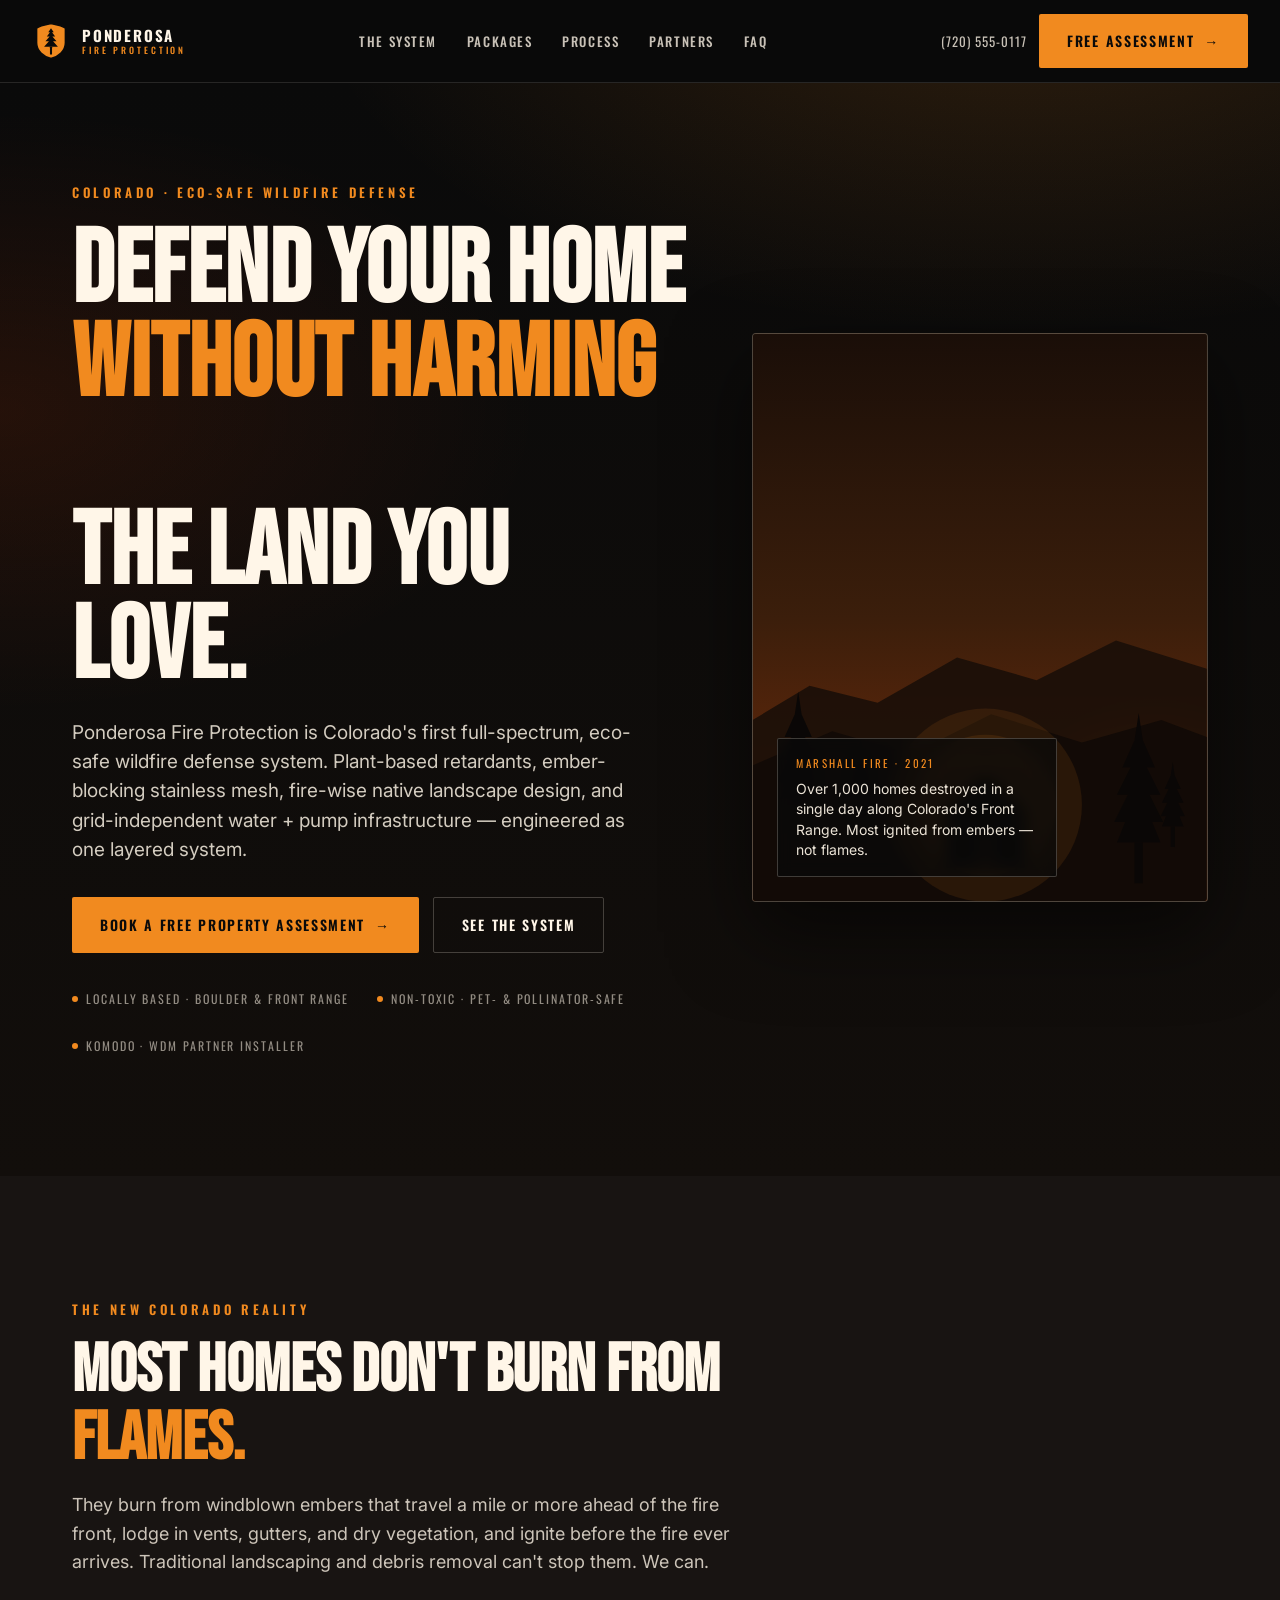
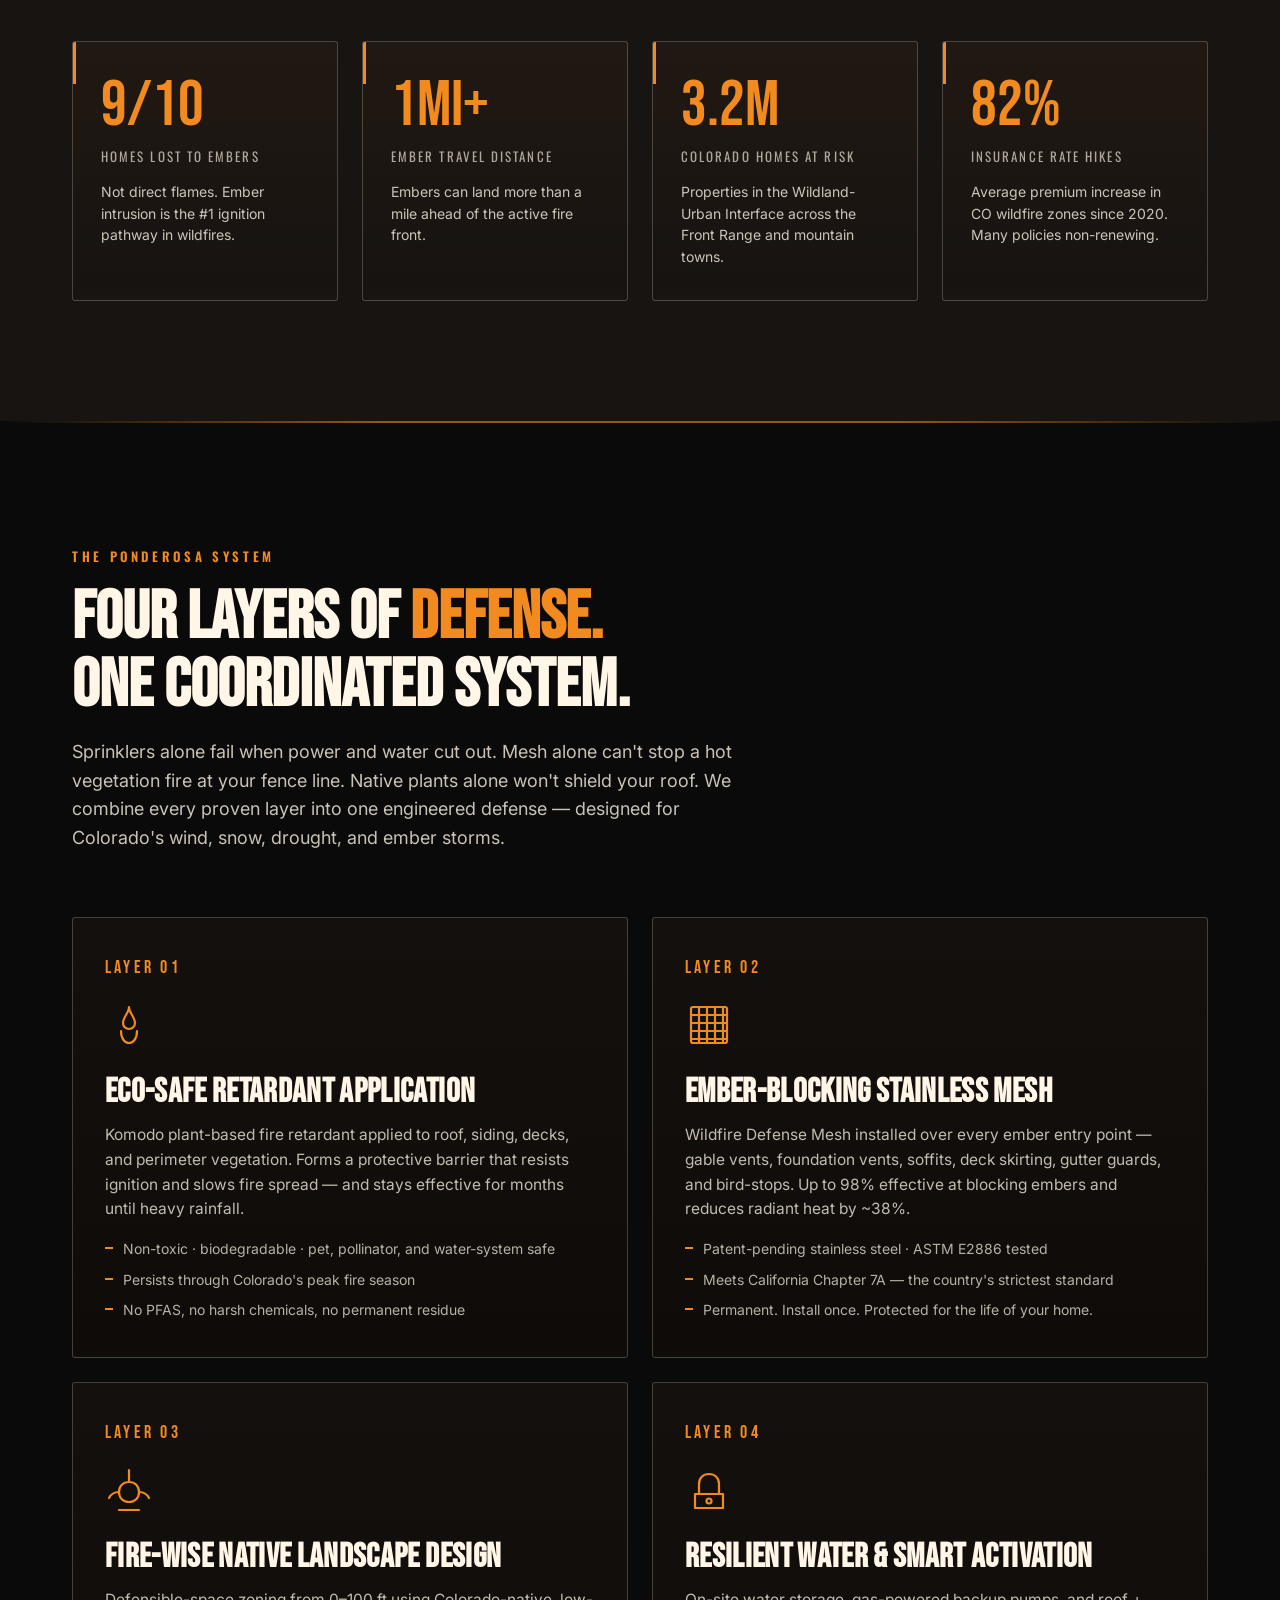
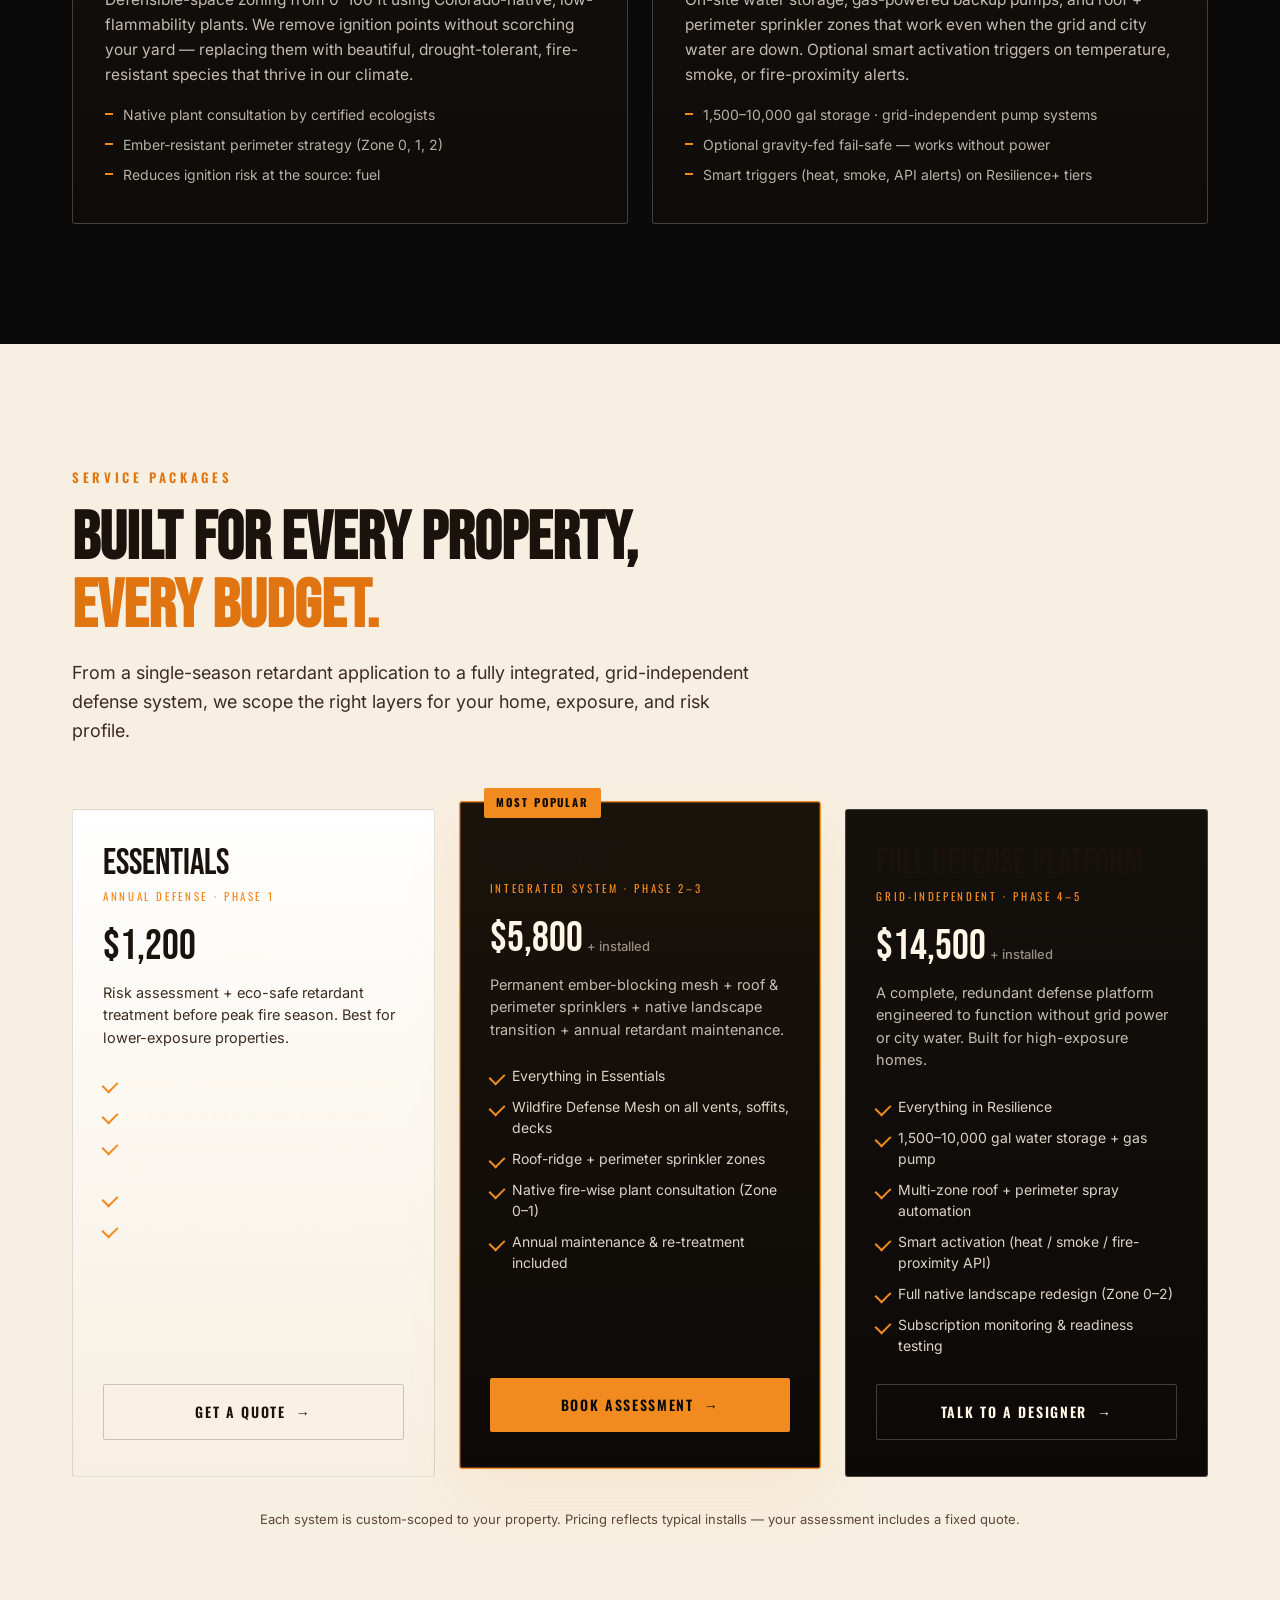
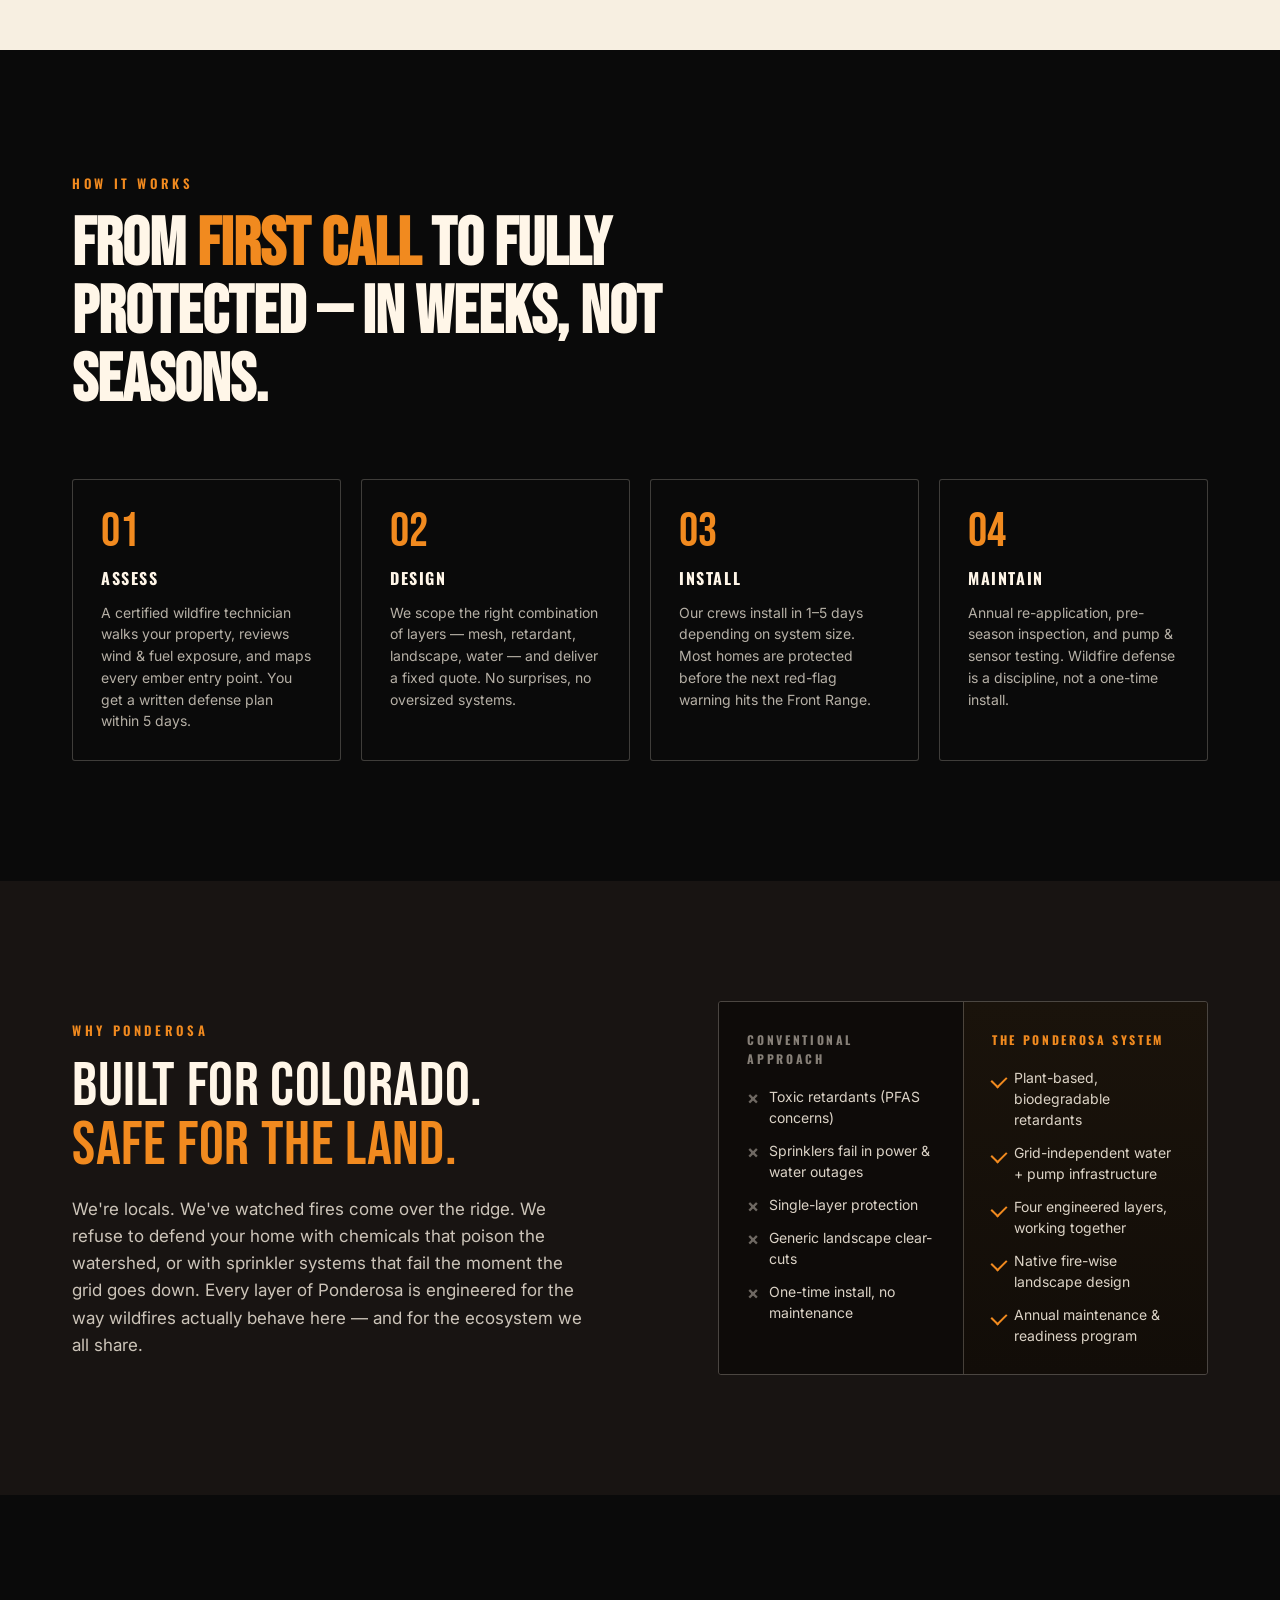
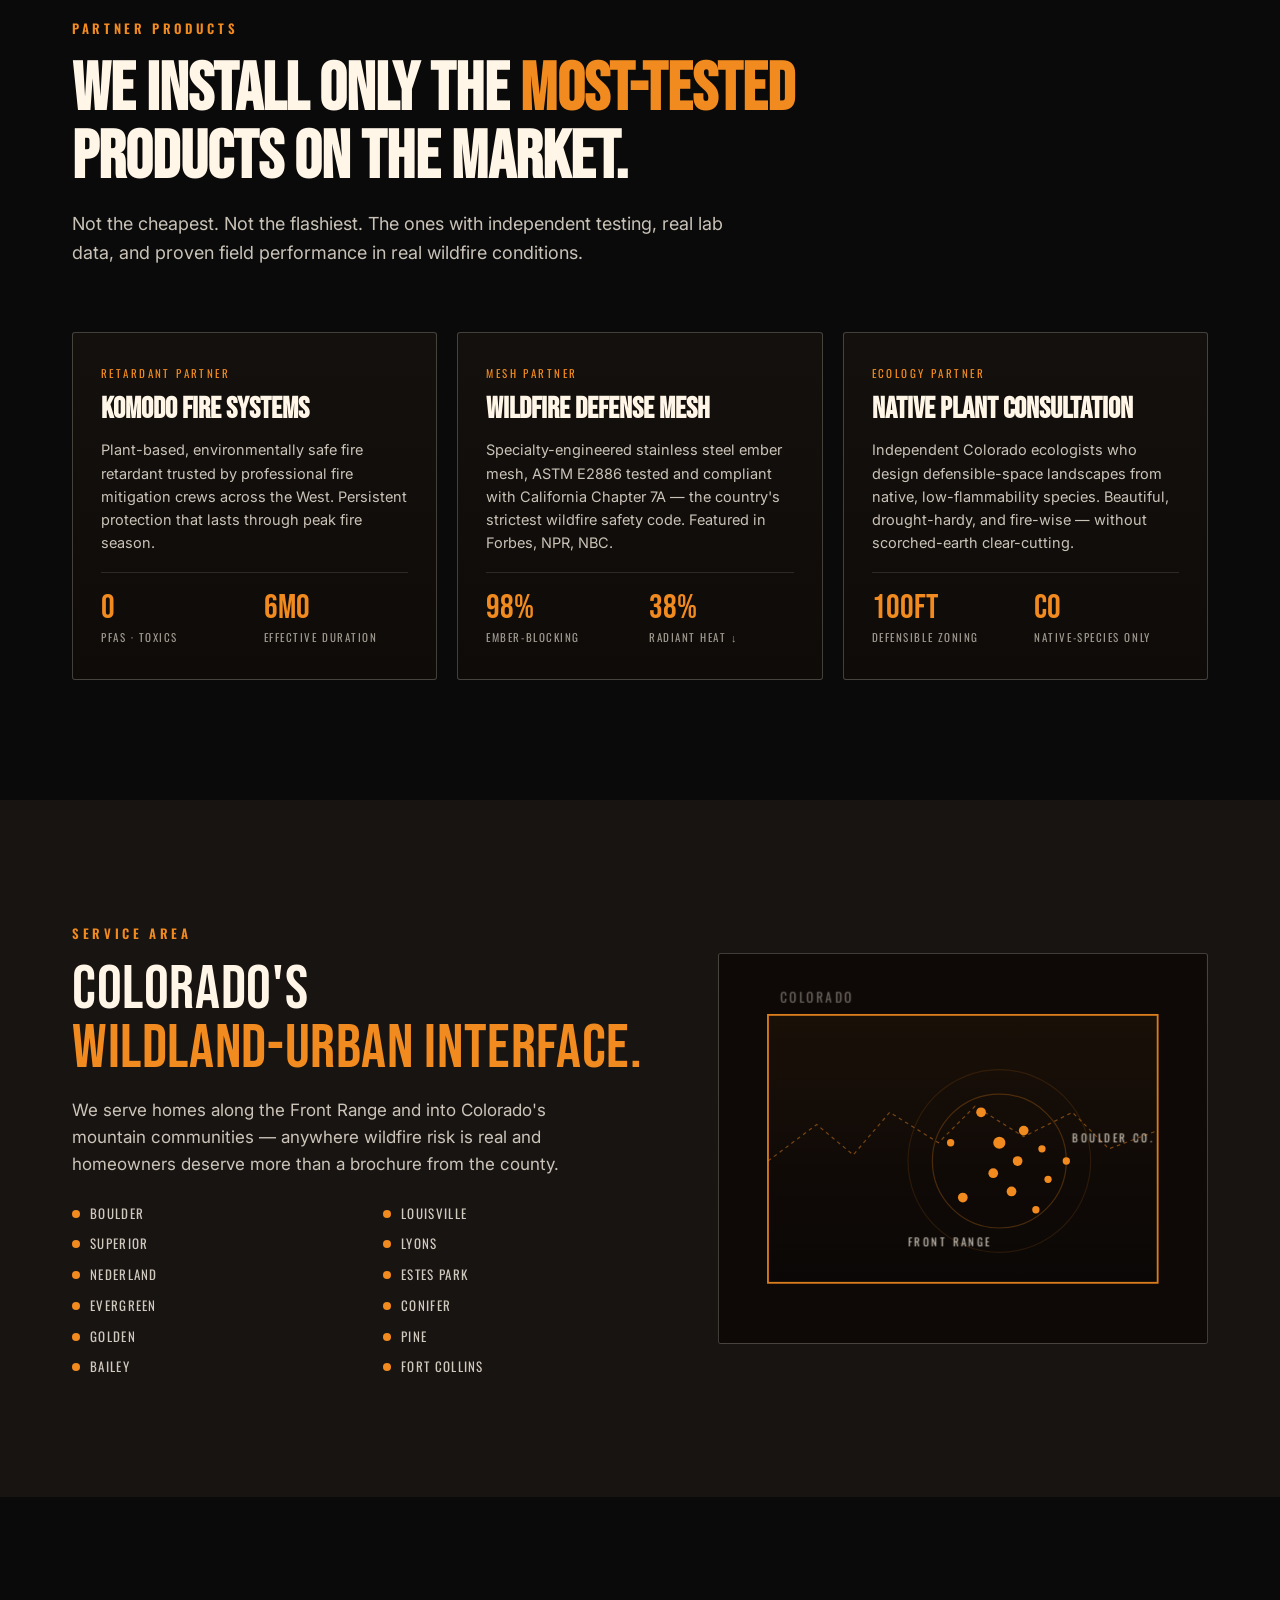
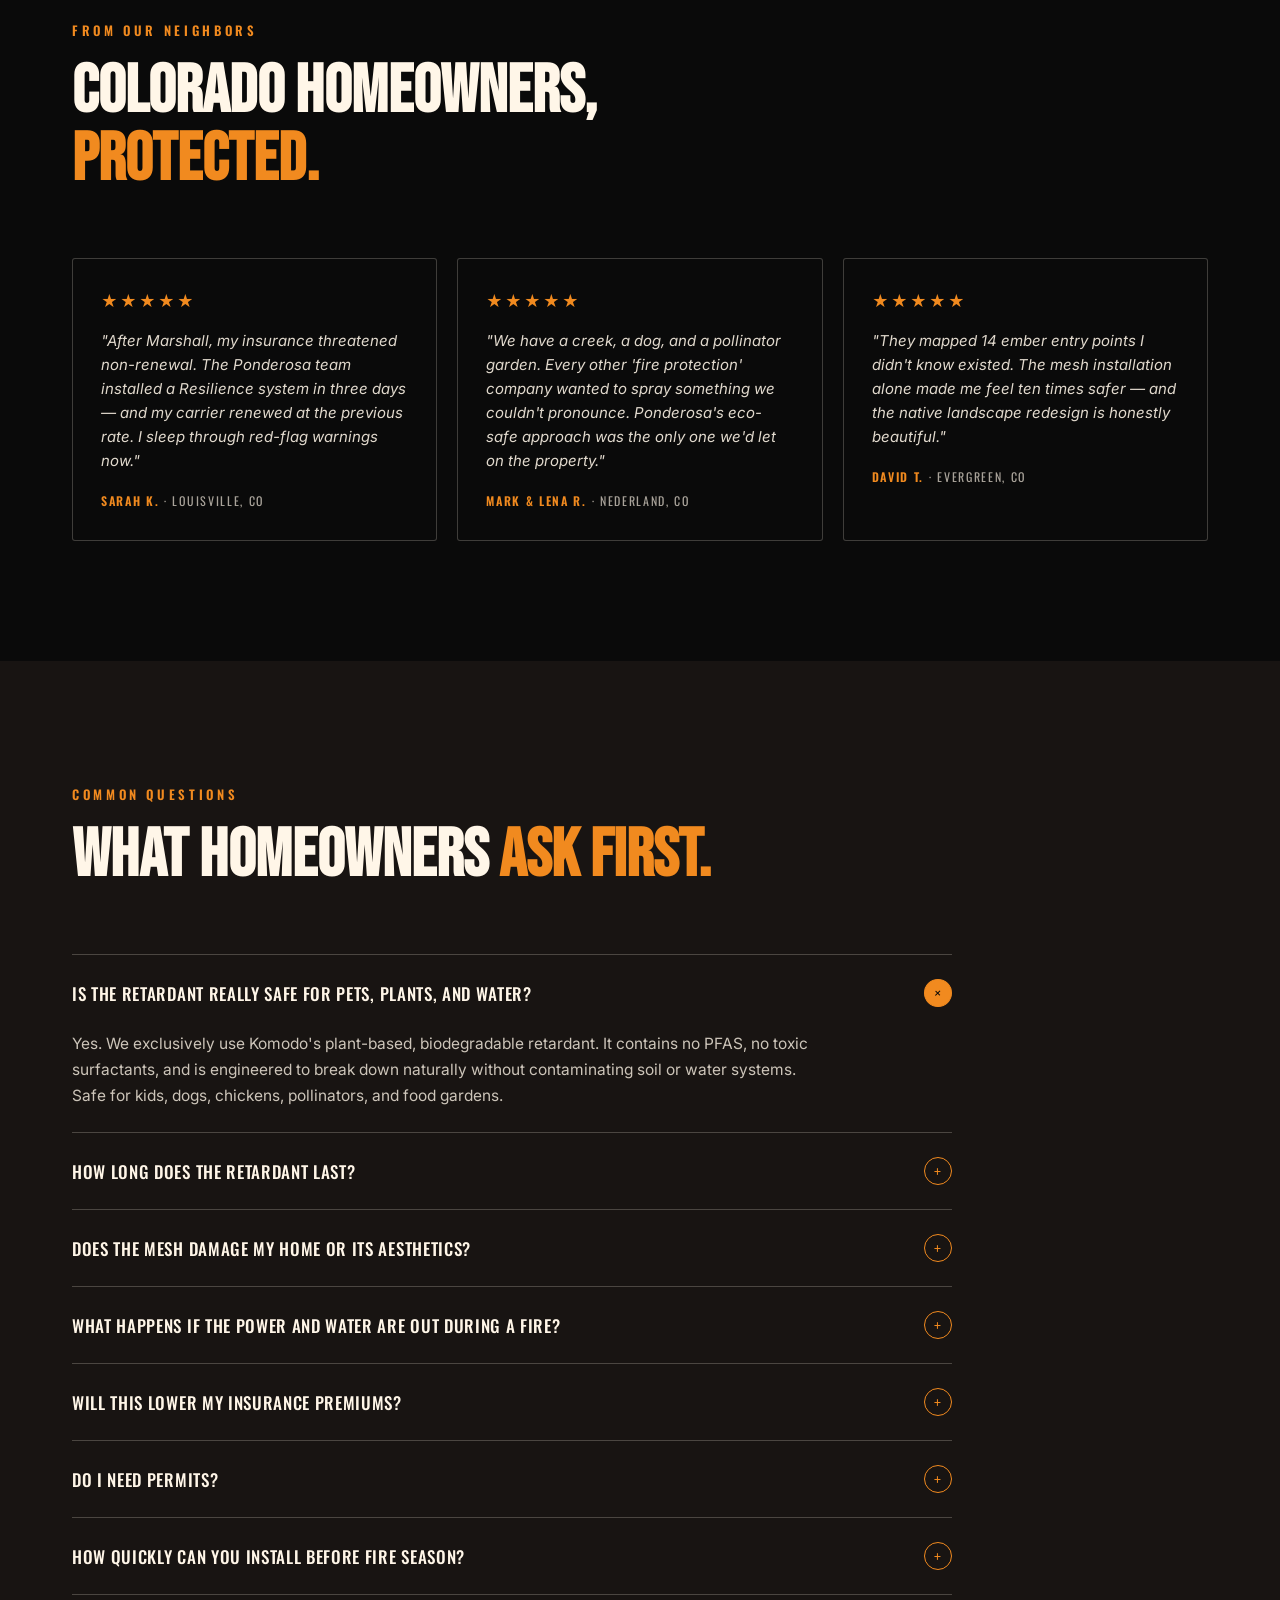
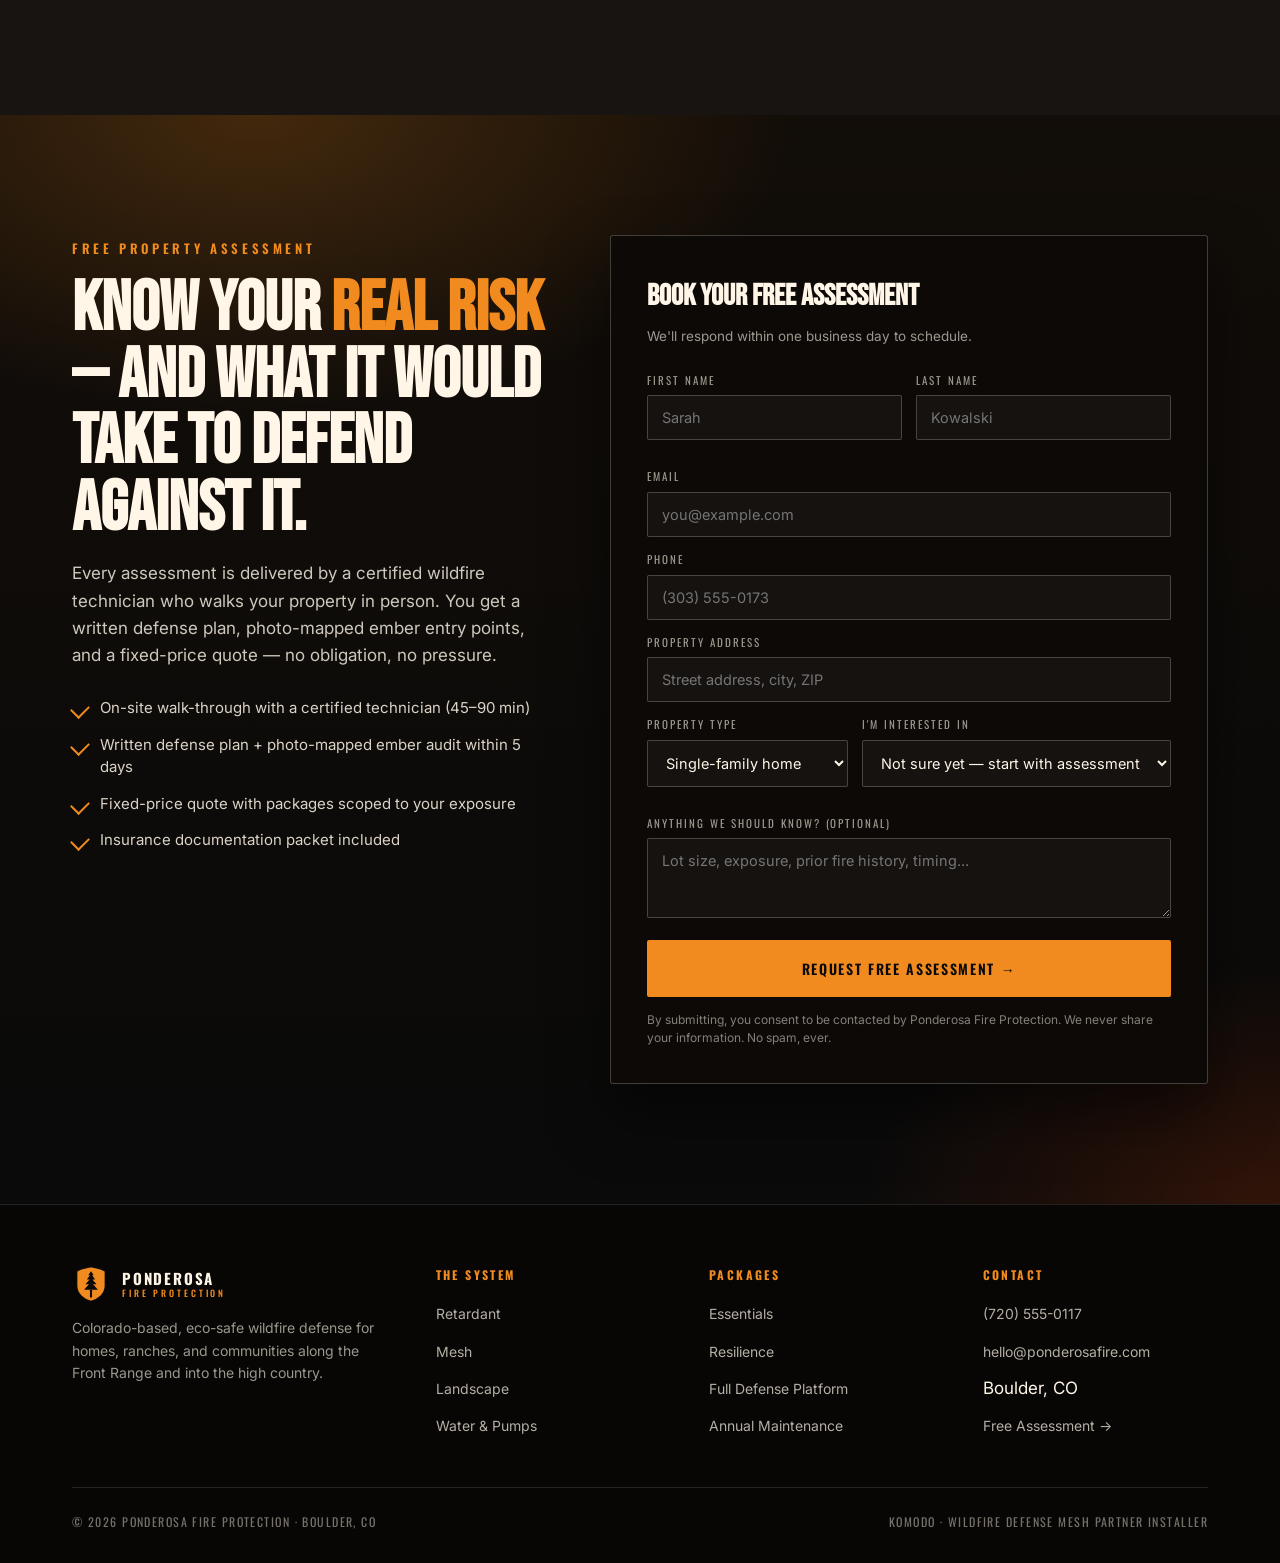
==== site/root/var/www/ponderosafireprotection.com/html/index.html @ bfe41f9c "Fix nginx Permission denied by copying files on install instead of symlinking Symlinking the web roo" ====
<!doctype html>
<html lang="en">
<head>
<meta charset="utf-8" />
<meta name="viewport" content="width=device-width,initial-scale=1" />
<title>Ponderosa Fire Protection — Eco-Safe Wildfire Defense for Colorado Homes</title>
<meta name="description" content="Colorado's eco-safe wildfire defense system. Plant-based retardants, ember-blocking mesh, native fire-wise landscape design, and grid-independent water + pump infrastructure. Free property assessment." />
<link rel="preconnect" href="https://fonts.googleapis.com">
<link rel="preconnect" href="https://fonts.gstatic.com" crossorigin>
<link href="https://fonts.googleapis.com/css2?family=Bebas+Neue&family=Inter:wght@400;500;600;700;800&family=Oswald:wght@500;600;700&display=swap" rel="stylesheet">
<style>
:root{
  --orange:#F18A1F;
  --orange-deep:#E07410;
  --ember:#FF4500;
  --black:#0A0A0A;
  --char:#181412;
  --char-2:#221B17;
  --cream:#FFF6E8;
  --paper:#F7EFE1;
  --line:rgba(255,246,232,0.12);
  --line-strong:rgba(255,246,232,0.22);
}
*{box-sizing:border-box;margin:0;padding:0}
html{scroll-behavior:smooth}
body{
  background:var(--black);
  color:var(--cream);
  font-family:'Inter',system-ui,-apple-system,Segoe UI,Roboto,sans-serif;
  font-size:17px;
  line-height:1.6;
  -webkit-font-smoothing:antialiased;
  overflow-x:hidden;
}
img{max-width:100%;display:block}
a{color:inherit;text-decoration:none}
button{font-family:inherit;cursor:pointer;border:0;background:none;color:inherit}

/* ===== Typography ===== */
.display{font-family:'Bebas Neue',Impact,sans-serif;letter-spacing:.01em;line-height:.95;font-weight:400}
.oswald{font-family:'Oswald',sans-serif;letter-spacing:.02em;text-transform:uppercase;font-weight:600}
.eyebrow{
  font-family:'Oswald',sans-serif;
  font-size:13px;
  letter-spacing:.28em;
  text-transform:uppercase;
  color:var(--orange);
  font-weight:600;
}

/* ===== Layout ===== */
.wrap{max-width:1200px;margin:0 auto;padding:0 32px}
section{padding:120px 0;position:relative}
.divider-flame{
  height:2px;
  background:linear-gradient(90deg,transparent,var(--orange) 30%,var(--orange) 70%,transparent);
  opacity:.6;
}

/* ===== Buttons ===== */
.btn{
  display:inline-flex;align-items:center;gap:10px;
  font-family:'Oswald',sans-serif;
  text-transform:uppercase;
  letter-spacing:.12em;
  font-weight:600;
  font-size:14px;
  padding:16px 28px;
  border-radius:2px;
  transition:transform .15s ease, background .15s ease, color .15s ease;
  white-space:nowrap;
}
.btn-primary{background:var(--orange);color:#0A0A0A}
.btn-primary:hover{background:#FFA63D;transform:translateY(-1px)}
.btn-ghost{border:1px solid var(--line-strong);color:var(--cream)}
.btn-ghost:hover{border-color:var(--orange);color:var(--orange)}
.btn .arrow{transition:transform .15s ease}
.btn:hover .arrow{transform:translateX(3px)}

/* ===== Nav ===== */
.nav{
  position:sticky;top:0;z-index:50;
  background:rgba(10,10,10,.82);
  backdrop-filter:saturate(140%) blur(14px);
  -webkit-backdrop-filter:saturate(140%) blur(14px);
  border-bottom:1px solid var(--line);
}
.nav-inner{display:flex;align-items:center;justify-content:space-between;padding:14px 32px;max-width:1280px;margin:0 auto;gap:24px}
.brand{display:flex;align-items:center;gap:12px}
.brand-mark{width:38px;height:38px;flex:0 0 38px}
.brand-text{display:flex;flex-direction:column;line-height:1}
.brand-text .name{font-family:'Oswald',sans-serif;font-weight:700;letter-spacing:.12em;text-transform:uppercase;font-size:15px}
.brand-text .sub{font-family:'Oswald',sans-serif;font-weight:500;letter-spacing:.32em;text-transform:uppercase;font-size:9px;color:var(--orange);margin-top:3px}
.nav-links{display:flex;gap:30px;font-family:'Oswald',sans-serif;text-transform:uppercase;letter-spacing:.12em;font-size:13px;font-weight:500}
.nav-links a{opacity:.78;transition:opacity .15s ease, color .15s ease}
.nav-links a:hover{opacity:1;color:var(--orange)}
.nav-cta{display:flex;gap:12px;align-items:center}
.nav-phone{font-family:'Oswald',sans-serif;letter-spacing:.08em;font-size:13px;opacity:.78}
@media(max-width:900px){
  .nav-links{display:none}
  .nav-phone{display:none}
}

/* ===== Hero ===== */
.hero{
  padding:96px 0 120px;
  position:relative;
  overflow:hidden;
  background:
    radial-gradient(1200px 600px at 80% -10%, rgba(241,138,31,.16), transparent 60%),
    radial-gradient(900px 500px at 0% 30%, rgba(255,69,0,.10), transparent 60%),
    linear-gradient(180deg,#0A0A0A 0%, #120E0B 100%);
}
.hero-grid{display:grid;grid-template-columns:1.15fr .85fr;gap:64px;align-items:center}
@media(max-width:980px){.hero-grid{grid-template-columns:1fr;gap:48px}}
.hero h1{
  font-family:'Bebas Neue',Impact,sans-serif;
  font-size:clamp(54px, 8vw, 110px);
  line-height:.92;
  letter-spacing:.005em;
  margin:18px 0 22px;
}
.hero h1 .accent{color:var(--orange);display:block}
.hero p.lede{
  font-size:19px;
  line-height:1.55;
  max-width:560px;
  color:rgba(255,246,232,.82);
  margin-bottom:32px;
}
.hero-cta{display:flex;gap:14px;flex-wrap:wrap;margin-bottom:36px}
.hero-trust{display:flex;gap:28px;flex-wrap:wrap;font-family:'Oswald',sans-serif;font-size:12px;letter-spacing:.16em;text-transform:uppercase;color:rgba(255,246,232,.55)}
.hero-trust span{display:inline-flex;align-items:center;gap:8px}
.hero-trust .dot{width:6px;height:6px;border-radius:50%;background:var(--orange)}

/* Hero visual */
.hero-visual{
  position:relative;
  aspect-ratio: 4/5;
  border-radius:4px;
  overflow:hidden;
  background:linear-gradient(160deg,#1A120C 0%, #2A1A0E 100%);
  border:1px solid var(--line-strong);
  box-shadow:0 30px 80px rgba(0,0,0,.55), inset 0 0 0 1px rgba(241,138,31,.08);
}
.hero-visual::before{
  content:"";
  position:absolute;inset:0;
  background:
    radial-gradient(800px 400px at 70% 110%, rgba(255,69,0,.55), transparent 60%),
    radial-gradient(500px 300px at 30% 90%, rgba(241,138,31,.45), transparent 60%);
}
.hero-visual svg.scene{position:absolute;inset:0;width:100%;height:100%}
.hero-badge{
  position:absolute;left:24px;bottom:24px;
  background:rgba(10,10,10,.78);backdrop-filter:blur(8px);
  border:1px solid var(--line-strong);
  border-radius:2px;
  padding:16px 18px;
  max-width:280px;
}
.hero-badge .label{font-family:'Oswald',sans-serif;font-size:11px;letter-spacing:.22em;color:var(--orange);text-transform:uppercase;margin-bottom:6px}
.hero-badge .quote{font-size:14px;line-height:1.45;color:rgba(255,246,232,.92)}

/* ===== Logo (inline SVG component) ===== */
.logo-shield{display:block}

/* ===== Section: Problem / Stats ===== */
.section-dark{background:var(--black)}
.section-char{background:var(--char)}
.section-cream{background:var(--paper);color:#1A130D}
.section-cream .eyebrow{color:var(--orange-deep)}
.section-cream .display{color:#1A130D}

.section-head{max-width:780px;margin-bottom:64px}
.section-head h2{
  font-family:'Bebas Neue',Impact,sans-serif;
  font-size:clamp(40px,5.5vw,68px);
  line-height:1;
  margin-top:14px;
}
.section-head h2 .accent{color:var(--orange)}
.section-head p{
  margin-top:18px;
  font-size:18px;
  line-height:1.6;
  color:rgba(255,246,232,.78);
  max-width:680px;
}
.section-cream .section-head p{color:#3D2C20}

/* Stats */
.stats-grid{display:grid;grid-template-columns:repeat(4,1fr);gap:24px}
@media(max-width:900px){.stats-grid{grid-template-columns:repeat(2,1fr)}}
.stat{
  padding:32px 28px;
  border:1px solid var(--line-strong);
  border-radius:3px;
  background:linear-gradient(180deg,rgba(241,138,31,.04),transparent);
  position:relative;
  overflow:hidden;
}
.stat::after{
  content:"";position:absolute;left:0;top:0;width:3px;height:42px;background:var(--orange);
}
.stat .num{font-family:'Bebas Neue',Impact,sans-serif;font-size:64px;line-height:1;color:var(--orange)}
.stat .label{font-family:'Oswald',sans-serif;font-size:13px;text-transform:uppercase;letter-spacing:.16em;color:rgba(255,246,232,.65);margin-top:8px}
.stat .desc{margin-top:14px;font-size:14px;line-height:1.55;color:rgba(255,246,232,.78)}

/* ===== System: 4 layers ===== */
.layers{display:grid;grid-template-columns:repeat(2,1fr);gap:24px}
@media(max-width:880px){.layers{grid-template-columns:1fr}}
.layer{
  padding:36px 32px;
  border:1px solid var(--line-strong);
  background:linear-gradient(180deg,#13100D 0%, #0E0B09 100%);
  border-radius:3px;
  position:relative;
  transition:border-color .2s ease, transform .2s ease;
}
.layer:hover{border-color:var(--orange);transform:translateY(-2px)}
.layer .num{
  font-family:'Bebas Neue',Impact,sans-serif;
  font-size:18px;
  letter-spacing:.18em;
  color:var(--orange);
  margin-bottom:18px;
}
.layer .icon{width:48px;height:48px;margin-bottom:18px;color:var(--orange)}
.layer h3{
  font-family:'Bebas Neue',Impact,sans-serif;
  font-size:34px;
  letter-spacing:.01em;
  line-height:1;
  margin-bottom:14px;
}
.layer p{color:rgba(255,246,232,.75);font-size:15.5px;line-height:1.6}
.layer ul{margin-top:16px;padding:0;list-style:none;display:flex;flex-direction:column;gap:8px}
.layer ul li{font-size:14px;color:rgba(255,246,232,.7);padding-left:18px;position:relative}
.layer ul li::before{
  content:"";position:absolute;left:0;top:9px;width:8px;height:2px;background:var(--orange);
}

/* ===== Tiers ===== */
.tiers{display:grid;grid-template-columns:repeat(3,1fr);gap:24px;align-items:stretch}
@media(max-width:980px){.tiers{grid-template-columns:1fr}}
.tier{
  display:flex;flex-direction:column;
  padding:36px 30px;
  border-radius:3px;
  border:1px solid var(--line-strong);
  background:linear-gradient(180deg,#14100C 0%, #0C0907 100%);
  position:relative;
}
.tier.featured{
  border-color:var(--orange);
  box-shadow:0 30px 60px rgba(241,138,31,.08), inset 0 0 0 1px rgba(241,138,31,.4);
  transform:translateY(-8px);
}
@media(max-width:980px){.tier.featured{transform:none}}
.tier .ribbon{
  position:absolute;top:-14px;left:24px;
  background:var(--orange);color:#0A0A0A;
  font-family:'Oswald',sans-serif;font-size:11px;font-weight:700;
  letter-spacing:.18em;text-transform:uppercase;
  padding:6px 12px;border-radius:2px;
}
.tier .tier-name{font-family:'Bebas Neue',Impact,sans-serif;font-size:36px;line-height:1;margin-bottom:6px}
.tier .tier-phase{font-family:'Oswald',sans-serif;font-size:11px;letter-spacing:.24em;text-transform:uppercase;color:var(--orange);margin-bottom:20px}
.tier .tier-price{font-family:'Bebas Neue',Impact,sans-serif;font-size:42px;color:var(--cream);line-height:1}
.tier .tier-price small{font-family:'Inter',sans-serif;font-size:13px;font-weight:500;color:rgba(255,246,232,.55);margin-left:4px}
.tier .tier-tagline{margin:14px 0 24px;color:rgba(255,246,232,.75);font-size:14.5px;line-height:1.55;min-height:48px}
.tier-feats{list-style:none;padding:0;margin:0 0 28px;display:flex;flex-direction:column;gap:10px}
.tier-feats li{font-size:14px;line-height:1.5;color:rgba(255,246,232,.85);padding-left:22px;position:relative}
.tier-feats li::before{
  content:"";position:absolute;left:0;top:7px;width:12px;height:8px;
  border-left:2px solid var(--orange);border-bottom:2px solid var(--orange);transform:rotate(-45deg);
}
.tier .btn{margin-top:auto;justify-content:center}

/* ===== How it works ===== */
.steps{display:grid;grid-template-columns:repeat(4,1fr);gap:20px;position:relative}
@media(max-width:900px){.steps{grid-template-columns:repeat(2,1fr)}}
.step{padding:28px;border:1px solid var(--line-strong);border-radius:3px;background:rgba(10,10,10,.4);position:relative}
.step .step-num{
  font-family:'Bebas Neue',Impact,sans-serif;font-size:48px;
  color:var(--orange);line-height:1;margin-bottom:10px;
}
.step h4{font-family:'Oswald',sans-serif;font-size:16px;letter-spacing:.1em;text-transform:uppercase;margin-bottom:10px}
.step p{font-size:14px;color:rgba(255,246,232,.7);line-height:1.55}

/* ===== Partners ===== */
.partner-grid{display:grid;grid-template-columns:repeat(3,1fr);gap:20px}
@media(max-width:900px){.partner-grid{grid-template-columns:1fr}}
.partner{
  padding:32px 28px;
  border:1px solid var(--line-strong);
  border-radius:3px;
  background:linear-gradient(180deg,#13100D 0%, #0E0B09 100%);
}
.partner .ptag{font-family:'Oswald',sans-serif;font-size:11px;letter-spacing:.22em;text-transform:uppercase;color:var(--orange);margin-bottom:12px}
.partner h4{font-family:'Bebas Neue',Impact,sans-serif;font-size:30px;line-height:1;margin-bottom:14px}
.partner p{font-size:14.5px;color:rgba(255,246,232,.78);line-height:1.6}
.partner .pstat{margin-top:18px;padding-top:18px;border-top:1px solid var(--line);display:flex;gap:18px}
.partner .pstat div{flex:1}
.partner .pstat .v{font-family:'Bebas Neue',Impact,sans-serif;font-size:34px;color:var(--orange);line-height:1}
.partner .pstat .k{font-family:'Oswald',sans-serif;font-size:11px;letter-spacing:.14em;text-transform:uppercase;color:rgba(255,246,232,.6);margin-top:4px}

/* ===== Why eco / differentiator ===== */
.diff-grid{display:grid;grid-template-columns:1.1fr .9fr;gap:48px;align-items:center}
@media(max-width:900px){.diff-grid{grid-template-columns:1fr}}
.diff-vs{
  display:grid;grid-template-columns:1fr 1fr;gap:0;
  border:1px solid var(--line-strong);border-radius:3px;overflow:hidden;
}
.diff-col{padding:28px}
.diff-col.them{background:#0E0B09}
.diff-col.us{background:linear-gradient(180deg,#1A130B 0%, #120D08 100%);border-left:1px solid var(--line-strong)}
.diff-col h5{font-family:'Oswald',sans-serif;font-size:12px;letter-spacing:.22em;text-transform:uppercase;margin-bottom:18px}
.diff-col.them h5{color:rgba(255,246,232,.5)}
.diff-col.us h5{color:var(--orange)}
.diff-col ul{list-style:none;padding:0;display:flex;flex-direction:column;gap:12px}
.diff-col ul li{font-size:14px;line-height:1.5;padding-left:22px;position:relative;color:rgba(255,246,232,.85)}
.diff-col.them ul li::before{content:"×";position:absolute;left:0;top:-2px;color:rgba(255,246,232,.4);font-size:18px;font-weight:700}
.diff-col.us ul li::before{content:"";position:absolute;left:0;top:8px;width:12px;height:8px;border-left:2px solid var(--orange);border-bottom:2px solid var(--orange);transform:rotate(-45deg)}

/* ===== Service area ===== */
.area{display:grid;grid-template-columns:1.1fr .9fr;gap:48px;align-items:center}
@media(max-width:900px){.area{grid-template-columns:1fr}}
.area-map{
  aspect-ratio:5/4;
  border:1px solid var(--line-strong);
  border-radius:3px;
  background:linear-gradient(180deg,#13100D 0%, #0A0807 100%);
  position:relative;overflow:hidden;
}
.cities{list-style:none;padding:0;display:grid;grid-template-columns:repeat(2,1fr);gap:10px 24px;margin-top:24px}
.cities li{font-family:'Oswald',sans-serif;font-size:13px;letter-spacing:.1em;text-transform:uppercase;color:rgba(255,246,232,.8);padding-left:18px;position:relative}
.cities li::before{content:"";position:absolute;left:0;top:7px;width:8px;height:8px;background:var(--orange);border-radius:50%}

/* ===== Testimonials ===== */
.tests{display:grid;grid-template-columns:repeat(3,1fr);gap:20px}
@media(max-width:900px){.tests{grid-template-columns:1fr}}
.test{
  padding:30px 28px;
  border:1px solid var(--line-strong);
  border-radius:3px;
  background:rgba(10,10,10,.4);
}
.test .stars{color:var(--orange);font-size:16px;letter-spacing:2px;margin-bottom:14px}
.test .body{font-size:15px;line-height:1.6;color:rgba(255,246,232,.88);font-style:italic}
.test .who{margin-top:18px;font-family:'Oswald',sans-serif;font-size:12px;letter-spacing:.14em;text-transform:uppercase;color:rgba(255,246,232,.65)}
.test .who strong{color:var(--orange);font-weight:600}

/* ===== FAQ ===== */
.faq{max-width:880px}
.faq-item{border-top:1px solid var(--line-strong)}
.faq-item:last-child{border-bottom:1px solid var(--line-strong)}
.faq-item summary{
  list-style:none;cursor:pointer;
  display:flex;justify-content:space-between;align-items:center;
  padding:24px 0;
  font-family:'Oswald',sans-serif;font-size:17px;letter-spacing:.04em;
  text-transform:uppercase;font-weight:500;
}
.faq-item summary::-webkit-details-marker{display:none}
.faq-item summary .plus{
  width:28px;height:28px;border:1px solid var(--orange);border-radius:50%;
  display:flex;align-items:center;justify-content:center;color:var(--orange);
  font-size:18px;font-weight:300;flex:0 0 28px;transition:transform .2s ease, background .2s ease, color .2s ease;
}
.faq-item[open] summary .plus{background:var(--orange);color:#0A0A0A;transform:rotate(45deg)}
.faq-item .ans{padding:0 0 24px;font-size:15.5px;line-height:1.65;color:rgba(255,246,232,.78);max-width:760px}

/* ===== CTA / Form ===== */
.cta-section{
  background:
    radial-gradient(900px 500px at 20% 0%, rgba(241,138,31,.22), transparent 60%),
    radial-gradient(700px 400px at 100% 100%, rgba(255,69,0,.16), transparent 60%),
    linear-gradient(180deg,#120D08 0%, #0A0A0A 100%);
}
.cta-grid{display:grid;grid-template-columns:1.05fr .95fr;gap:64px;align-items:start}
@media(max-width:900px){.cta-grid{grid-template-columns:1fr;gap:40px}}
.cta-side h2{font-family:'Bebas Neue',Impact,sans-serif;font-size:clamp(40px,5.5vw,70px);line-height:.95;margin-top:14px}
.cta-side h2 .accent{color:var(--orange)}
.cta-side p{margin-top:18px;color:rgba(255,246,232,.8);font-size:17px;max-width:520px;line-height:1.6}
.cta-bullets{list-style:none;padding:0;margin-top:28px;display:flex;flex-direction:column;gap:14px;max-width:520px}
.cta-bullets li{padding-left:28px;position:relative;font-size:15px;color:rgba(255,246,232,.85);line-height:1.5}
.cta-bullets li::before{
  content:"";position:absolute;left:0;top:6px;width:14px;height:10px;
  border-left:2px solid var(--orange);border-bottom:2px solid var(--orange);transform:rotate(-45deg);
}
.form-card{
  background:#0C0907;
  border:1px solid var(--line-strong);
  border-radius:3px;
  padding:36px;
  box-shadow:0 30px 60px rgba(0,0,0,.5);
}
.form-card h3{
  font-family:'Bebas Neue',Impact,sans-serif;
  font-size:30px;
  margin-bottom:6px;
}
.form-card .sub{font-size:13.5px;color:rgba(255,246,232,.6);margin-bottom:24px}
.form-row{display:grid;grid-template-columns:1fr 1fr;gap:14px;margin-bottom:14px}
@media(max-width:500px){.form-row{grid-template-columns:1fr}}
.field{display:flex;flex-direction:column;gap:6px;margin-bottom:14px}
.field label{font-family:'Oswald',sans-serif;font-size:11px;letter-spacing:.18em;text-transform:uppercase;color:rgba(255,246,232,.6)}
.field input, .field select, .field textarea{
  background:#161210;
  border:1px solid var(--line-strong);
  color:var(--cream);
  padding:13px 14px;
  font-size:14.5px;font-family:inherit;
  border-radius:2px;outline:none;
  transition:border-color .15s ease;
}
.field input:focus, .field select:focus, .field textarea:focus{border-color:var(--orange)}
.field textarea{min-height:80px;resize:vertical}
.form-card .btn{width:100%;justify-content:center;margin-top:8px;padding:18px 28px;font-size:14px}
.consent{margin-top:14px;font-size:12px;color:rgba(255,246,232,.5);line-height:1.5}

/* ===== Footer ===== */
footer{background:#070605;border-top:1px solid var(--line);padding:60px 0 32px}
.foot-grid{display:grid;grid-template-columns:1.4fr 1fr 1fr 1fr;gap:48px}
@media(max-width:880px){.foot-grid{grid-template-columns:1fr 1fr;gap:32px}}
.foot-brand p{margin-top:14px;font-size:14px;color:rgba(255,246,232,.6);line-height:1.6;max-width:340px}
.foot-col h6{font-family:'Oswald',sans-serif;font-size:12px;letter-spacing:.2em;text-transform:uppercase;color:var(--orange);margin-bottom:16px}
.foot-col ul{list-style:none;padding:0;display:flex;flex-direction:column;gap:10px}
.foot-col li a{font-size:14px;color:rgba(255,246,232,.7);transition:color .15s ease}
.foot-col li a:hover{color:var(--orange)}
.foot-bottom{display:flex;justify-content:space-between;align-items:center;margin-top:48px;padding-top:24px;border-top:1px solid var(--line);font-size:12px;color:rgba(255,246,232,.45);font-family:'Oswald',sans-serif;letter-spacing:.12em;text-transform:uppercase}
@media(max-width:600px){.foot-bottom{flex-direction:column;gap:12px;text-align:center}}

/* ===== Ember floaters for hero ===== */
.embers{position:absolute;inset:0;pointer-events:none;overflow:hidden}
.ember-dot{position:absolute;width:3px;height:3px;background:var(--orange);border-radius:50%;opacity:0;animation:rise 6s linear infinite;box-shadow:0 0 8px rgba(255,140,40,.9), 0 0 18px rgba(255,80,0,.5)}
@keyframes rise{
  0%{transform:translateY(0) translateX(0);opacity:0}
  10%{opacity:1}
  90%{opacity:.4}
  100%{transform:translateY(-120vh) translateX(40px);opacity:0}
}
</style>
</head>
<body>

<!-- ============ NAV ============ -->
<header class="nav">
  <div class="nav-inner">
    <a class="brand" href="#top" aria-label="Ponderosa Fire Protection home">
      <!-- Inline logo: shield with ponderosa pine -->
      <svg class="brand-mark" viewBox="0 0 100 110" xmlns="http://www.w3.org/2000/svg" aria-hidden="true">
        <path d="M50 4 C 30 8, 14 12, 8 18 L 8 60 C 8 84, 28 100, 50 106 C 72 100, 92 84, 92 60 L 92 18 C 86 12, 70 8, 50 4 Z"
              fill="#F18A1F" stroke="#0A0A0A" stroke-width="5" stroke-linejoin="round"/>
        <!-- Stylized pine -->
        <g fill="#0A0A0A">
          <polygon points="50,18 42,30 47,30 38,42 46,42 34,56 44,56 30,72 70,72 56,56 66,56 54,42 62,42 53,30 58,30"/>
          <rect x="47" y="72" width="6" height="22" rx="1"/>
        </g>
      </svg>
      <div class="brand-text">
        <span class="name">Ponderosa</span>
        <span class="sub">Fire Protection</span>
      </div>
    </a>
    <nav class="nav-links" aria-label="Primary">
      <a href="#system">The System</a>
      <a href="#tiers">Packages</a>
      <a href="#process">Process</a>
      <a href="#partners">Partners</a>
      <a href="#faq">FAQ</a>
    </nav>
    <div class="nav-cta">
      <span class="nav-phone">(720) 555-0117</span>
      <a class="btn btn-primary" href="#assess">Free Assessment <span class="arrow">→</span></a>
    </div>
  </div>
</header>

<!-- ============ HERO ============ -->
<section class="hero" id="top">
  <div class="embers" aria-hidden="true">
    <span class="ember-dot" style="left:8%;top:80%;animation-delay:0s"></span>
    <span class="ember-dot" style="left:18%;top:90%;animation-delay:1.4s"></span>
    <span class="ember-dot" style="left:30%;top:70%;animation-delay:.6s;width:2px;height:2px"></span>
    <span class="ember-dot" style="left:42%;top:88%;animation-delay:2.2s"></span>
    <span class="ember-dot" style="left:62%;top:78%;animation-delay:3.1s;width:4px;height:4px"></span>
    <span class="ember-dot" style="left:74%;top:92%;animation-delay:1.9s"></span>
    <span class="ember-dot" style="left:88%;top:84%;animation-delay:.3s"></span>
  </div>
  <div class="wrap">
    <div class="hero-grid">
      <div>
        <span class="eyebrow">Colorado · Eco-Safe Wildfire Defense</span>
        <h1>
          Defend your home<br/>
          <span class="accent">without harming</span><br/>
          the land you love.
        </h1>
        <p class="lede">
          Ponderosa Fire Protection is Colorado's first full-spectrum, eco-safe wildfire defense system. Plant-based retardants, ember-blocking stainless mesh, fire-wise native landscape design, and grid-independent water + pump infrastructure — engineered as one layered system.
        </p>
        <div class="hero-cta">
          <a class="btn btn-primary" href="#assess">Book a Free Property Assessment <span class="arrow">→</span></a>
          <a class="btn btn-ghost" href="#system">See the System</a>
        </div>
        <div class="hero-trust">
          <span><span class="dot"></span>Locally based · Boulder &amp; Front Range</span>
          <span><span class="dot"></span>Non-toxic · pet- &amp; pollinator-safe</span>
          <span><span class="dot"></span>Komodo · WDM partner installer</span>
        </div>
      </div>

      <div class="hero-visual" aria-hidden="true">
        <!-- Scenic SVG: black mountain ridge + ember-glow sky + ponderosa silhouettes + house -->
        <svg class="scene" viewBox="0 0 400 500" preserveAspectRatio="xMidYMid slice">
          <defs>
            <linearGradient id="sky" x1="0" y1="0" x2="0" y2="1">
              <stop offset="0%" stop-color="#1A0E08"/>
              <stop offset="50%" stop-color="#3B1E0B"/>
              <stop offset="100%" stop-color="#7A2E0A"/>
            </linearGradient>
            <radialGradient id="sun" cx=".7" cy=".75" r=".4">
              <stop offset="0%" stop-color="#FFB347" stop-opacity=".95"/>
              <stop offset="60%" stop-color="#FF6A1A" stop-opacity=".4"/>
              <stop offset="100%" stop-color="#FF6A1A" stop-opacity="0"/>
            </radialGradient>
          </defs>
          <rect width="400" height="500" fill="url(#sky)"/>
          <circle cx="280" cy="375" r="180" fill="url(#sun)"/>
          <!-- Distant ridge -->
          <path d="M0 340 L 50 310 L 110 325 L 180 285 L 250 305 L 320 270 L 400 295 L 400 500 L 0 500 Z" fill="#1A0F08" opacity=".9"/>
          <!-- Middle ridge -->
          <path d="M0 380 L 70 350 L 140 370 L 210 335 L 290 360 L 360 340 L 400 355 L 400 500 L 0 500 Z" fill="#120A06"/>
          <!-- Foreground trees (ponderosa silhouettes) -->
          <g fill="#0A0706">
            <g transform="translate(40 320)">
              <polygon points="0,90 -16,90 -10,75 -18,75 -8,55 -16,55 -6,35 -12,35 -3,15 0,-5 3,15 12,35 6,35 16,55 8,55 18,75 10,75 16,90"/>
              <rect x="-3" y="90" width="6" height="30"/>
            </g>
            <g transform="translate(95 360) scale(.7)">
              <polygon points="0,90 -16,90 -10,75 -18,75 -8,55 -16,55 -6,35 -12,35 -3,15 0,-5 3,15 12,35 6,35 16,55 8,55 18,75 10,75 16,90"/>
              <rect x="-3" y="90" width="6" height="30"/>
            </g>
            <g transform="translate(340 340) scale(1.2)">
              <polygon points="0,90 -16,90 -10,75 -18,75 -8,55 -16,55 -6,35 -12,35 -3,15 0,-5 3,15 12,35 6,35 16,55 8,55 18,75 10,75 16,90"/>
              <rect x="-3" y="90" width="6" height="30"/>
            </g>
            <g transform="translate(370 380) scale(.6)">
              <polygon points="0,90 -16,90 -10,75 -18,75 -8,55 -16,55 -6,35 -12,35 -3,15 0,-5 3,15 12,35 6,35 16,55 8,55 18,75 10,75 16,90"/>
              <rect x="-3" y="90" width="6" height="30"/>
            </g>
          </g>
          <!-- House silhouette with subtle protection glow -->
          <g transform="translate(170 380)">
            <circle cx="35" cy="35" r="85" fill="#F18A1F" opacity=".10"/>
            <circle cx="35" cy="35" r="62" fill="#F18A1F" opacity=".10"/>
            <polygon points="0,40 35,8 70,40 70,90 0,90" fill="#080604"/>
            <rect x="28" y="60" width="14" height="30" fill="#1A0E08"/>
            <rect x="10" y="50" width="10" height="10" fill="#1A0E08"/>
            <rect x="50" y="50" width="10" height="10" fill="#1A0E08"/>
          </g>
          <!-- Sprinkler arc -->
          <g stroke="#F18A1F" stroke-width="1" fill="none" opacity=".55">
            <path d="M205 388 Q 230 350 260 395" stroke-dasharray="2 4"/>
            <path d="M205 388 Q 180 350 150 395" stroke-dasharray="2 4"/>
          </g>
        </svg>
        <div class="hero-badge">
          <div class="label">Marshall Fire · 2021</div>
          <div class="quote">Over 1,000 homes destroyed in a single day along Colorado's Front Range. Most ignited from embers — not flames.</div>
        </div>
      </div>
    </div>
  </div>
</section>

<!-- ============ PROBLEM ============ -->
<section class="section-char" id="problem">
  <div class="wrap">
    <div class="section-head">
      <span class="eyebrow">The New Colorado Reality</span>
      <h2>Most homes don't burn from <span class="accent">flames.</span></h2>
      <p>They burn from windblown embers that travel a mile or more ahead of the fire front, lodge in vents, gutters, and dry vegetation, and ignite before the fire ever arrives. Traditional landscaping and debris removal can't stop them. We can.</p>
    </div>
    <div class="stats-grid">
      <div class="stat">
        <div class="num">9/10</div>
        <div class="label">Homes lost to embers</div>
        <div class="desc">Not direct flames. Ember intrusion is the #1 ignition pathway in wildfires.</div>
      </div>
      <div class="stat">
        <div class="num">1mi+</div>
        <div class="label">Ember travel distance</div>
        <div class="desc">Embers can land more than a mile ahead of the active fire front.</div>
      </div>
      <div class="stat">
        <div class="num">3.2M</div>
        <div class="label">Colorado homes at risk</div>
        <div class="desc">Properties in the Wildland-Urban Interface across the Front Range and mountain towns.</div>
      </div>
      <div class="stat">
        <div class="num">82%</div>
        <div class="label">Insurance rate hikes</div>
        <div class="desc">Average premium increase in CO wildfire zones since 2020. Many policies non-renewing.</div>
      </div>
    </div>
  </div>
</section>

<div class="divider-flame"></div>

<!-- ============ SYSTEM / 4 LAYERS ============ -->
<section class="section-dark" id="system">
  <div class="wrap">
    <div class="section-head">
      <span class="eyebrow">The Ponderosa System</span>
      <h2>Four layers of <span class="accent">defense.</span><br/>One coordinated system.</h2>
      <p>Sprinklers alone fail when power and water cut out. Mesh alone can't stop a hot vegetation fire at your fence line. Native plants alone won't shield your roof. We combine every proven layer into one engineered defense — designed for Colorado's wind, snow, drought, and ember storms.</p>
    </div>

    <div class="layers">
      <article class="layer">
        <div class="num">Layer 01</div>
        <svg class="icon" viewBox="0 0 48 48" fill="none" stroke="currentColor" stroke-width="2.2" stroke-linecap="round" stroke-linejoin="round" aria-hidden="true">
          <path d="M24 6c0 6-6 10-6 16a6 6 0 0 0 12 0c0-6-6-10-6-16z"/>
          <path d="M16 30c0 8 4 12 8 12s8-4 8-12"/>
        </svg>
        <h3>Eco-Safe Retardant Application</h3>
        <p>Komodo plant-based fire retardant applied to roof, siding, decks, and perimeter vegetation. Forms a protective barrier that resists ignition and slows fire spread — and stays effective for months until heavy rainfall.</p>
        <ul>
          <li>Non-toxic · biodegradable · pet, pollinator, and water-system safe</li>
          <li>Persists through Colorado's peak fire season</li>
          <li>No PFAS, no harsh chemicals, no permanent residue</li>
        </ul>
      </article>

      <article class="layer">
        <div class="num">Layer 02</div>
        <svg class="icon" viewBox="0 0 48 48" fill="none" stroke="currentColor" stroke-width="2.2" stroke-linecap="round" stroke-linejoin="round" aria-hidden="true">
          <rect x="6" y="6" width="36" height="36" rx="2"/>
          <path d="M6 14h36 M6 22h36 M6 30h36 M6 38h36 M14 6v36 M22 6v36 M30 6v36 M38 6v36"/>
        </svg>
        <h3>Ember-Blocking Stainless Mesh</h3>
        <p>Wildfire Defense Mesh installed over every ember entry point — gable vents, foundation vents, soffits, deck skirting, gutter guards, and bird-stops. Up to 98% effective at blocking embers and reduces radiant heat by ~38%.</p>
        <ul>
          <li>Patent-pending stainless steel · ASTM E2886 tested</li>
          <li>Meets California Chapter 7A — the country's strictest standard</li>
          <li>Permanent. Install once. Protected for the life of your home.</li>
        </ul>
      </article>

      <article class="layer">
        <div class="num">Layer 03</div>
        <svg class="icon" viewBox="0 0 48 48" fill="none" stroke="currentColor" stroke-width="2.2" stroke-linecap="round" stroke-linejoin="round" aria-hidden="true">
          <path d="M24 4v12 M24 16c-6 0-10 4-10 10s4 10 10 10 10-4 10-10-4-10-10-10z"/>
          <path d="M14 26c-4 0-8 2-10 6 M34 26c4 0 8 2 10 6 M14 44h20"/>
        </svg>
        <h3>Fire-Wise Native Landscape Design</h3>
        <p>Defensible-space zoning from 0–100 ft using Colorado-native, low-flammability plants. We remove ignition points without scorching your yard — replacing them with beautiful, drought-tolerant, fire-resistant species that thrive in our climate.</p>
        <ul>
          <li>Native plant consultation by certified ecologists</li>
          <li>Ember-resistant perimeter strategy (Zone 0, 1, 2)</li>
          <li>Reduces ignition risk at the source: fuel</li>
        </ul>
      </article>

      <article class="layer">
        <div class="num">Layer 04</div>
        <svg class="icon" viewBox="0 0 48 48" fill="none" stroke="currentColor" stroke-width="2.2" stroke-linecap="round" stroke-linejoin="round" aria-hidden="true">
          <path d="M10 28h28v14H10z"/>
          <path d="M14 28V18c0-6 4-10 10-10s10 4 10 10v10"/>
          <circle cx="24" cy="35" r="2.5"/>
        </svg>
        <h3>Resilient Water &amp; Smart Activation</h3>
        <p>On-site water storage, gas-powered backup pumps, and roof + perimeter sprinkler zones that work even when the grid and city water are down. Optional smart activation triggers on temperature, smoke, or fire-proximity alerts.</p>
        <ul>
          <li>1,500–10,000 gal storage · grid-independent pump systems</li>
          <li>Optional gravity-fed fail-safe — works without power</li>
          <li>Smart triggers (heat, smoke, API alerts) on Resilience+ tiers</li>
        </ul>
      </article>
    </div>
  </div>
</section>

<!-- ============ TIERS / PACKAGES ============ -->
<section class="section-cream" id="tiers">
  <div class="wrap">
    <div class="section-head">
      <span class="eyebrow">Service Packages</span>
      <h2 style="color:#1A130D">Built for every property,<br/><span style="color:var(--orange-deep)">every budget.</span></h2>
      <p style="color:#3D2C20">From a single-season retardant application to a fully integrated, grid-independent defense system, we scope the right layers for your home, exposure, and risk profile.</p>
    </div>

    <div class="tiers">
      <!-- Essentials -->
      <div class="tier" style="background:linear-gradient(180deg,#FFFFFF 0%, #F7EFE1 100%);color:#1A130D;border-color:rgba(26,19,13,.12)">
        <div class="tier-name" style="color:#1A130D">Essentials</div>
        <div class="tier-phase">Annual Defense · Phase 1</div>
        <div class="tier-price" style="color:#1A130D">$1,200<small>+ / season</small></div>
        <p class="tier-tagline" style="color:#3D2C20">Risk assessment + eco-safe retardant treatment before peak fire season. Best for lower-exposure properties.</p>
        <ul class="tier-feats" style="color:#1A130D">
          <li>Wildfire risk assessment &amp; mitigation plan</li>
          <li>Komodo retardant on roof, siding, decks</li>
          <li>Perimeter vegetation treatment (50–100 ft)</li>
          <li>Gutter clean-out &amp; ember audit</li>
          <li>Pre-season re-application reminder</li>
        </ul>
        <a class="btn btn-ghost" href="#assess" style="border-color:rgba(26,19,13,.2);color:#1A130D">Get a Quote <span class="arrow">→</span></a>
      </div>

      <!-- Resilience (featured) -->
      <div class="tier featured" style="background:linear-gradient(180deg,#1A130B 0%, #0C0907 100%);">
        <div class="ribbon">Most Popular</div>
        <div class="tier-name">Resilience</div>
        <div class="tier-phase">Integrated System · Phase 2–3</div>
        <div class="tier-price">$5,800<small>+ installed</small></div>
        <p class="tier-tagline">Permanent ember-blocking mesh + roof &amp; perimeter sprinklers + native landscape transition + annual retardant maintenance.</p>
        <ul class="tier-feats">
          <li>Everything in Essentials</li>
          <li>Wildfire Defense Mesh on all vents, soffits, decks</li>
          <li>Roof-ridge + perimeter sprinkler zones</li>
          <li>Native fire-wise plant consultation (Zone 0–1)</li>
          <li>Annual maintenance &amp; re-treatment included</li>
        </ul>
        <a class="btn btn-primary" href="#assess">Book Assessment <span class="arrow">→</span></a>
      </div>

      <!-- Full Defense Platform -->
      <div class="tier">
        <div class="tier-name">Full Defense Platform</div>
        <div class="tier-phase">Grid-Independent · Phase 4–5</div>
        <div class="tier-price">$14,500<small>+ installed</small></div>
        <p class="tier-tagline">A complete, redundant defense platform engineered to function without grid power or city water. Built for high-exposure homes.</p>
        <ul class="tier-feats">
          <li>Everything in Resilience</li>
          <li>1,500–10,000 gal water storage + gas pump</li>
          <li>Multi-zone roof + perimeter spray automation</li>
          <li>Smart activation (heat / smoke / fire-proximity API)</li>
          <li>Full native landscape redesign (Zone 0–2)</li>
          <li>Subscription monitoring &amp; readiness testing</li>
        </ul>
        <a class="btn btn-ghost" href="#assess">Talk to a Designer <span class="arrow">→</span></a>
      </div>
    </div>

    <p style="margin-top:32px;font-size:13px;color:#5C4736;text-align:center">Each system is custom-scoped to your property. Pricing reflects typical installs — your assessment includes a fixed quote.</p>
  </div>
</section>

<!-- ============ PROCESS ============ -->
<section class="section-dark" id="process">
  <div class="wrap">
    <div class="section-head">
      <span class="eyebrow">How It Works</span>
      <h2>From <span class="accent">first call</span> to fully protected — in weeks, not seasons.</h2>
    </div>
    <div class="steps">
      <div class="step">
        <div class="step-num">01</div>
        <h4>Assess</h4>
        <p>A certified wildfire technician walks your property, reviews wind &amp; fuel exposure, and maps every ember entry point. You get a written defense plan within 5 days.</p>
      </div>
      <div class="step">
        <div class="step-num">02</div>
        <h4>Design</h4>
        <p>We scope the right combination of layers — mesh, retardant, landscape, water — and deliver a fixed quote. No surprises, no oversized systems.</p>
      </div>
      <div class="step">
        <div class="step-num">03</div>
        <h4>Install</h4>
        <p>Our crews install in 1–5 days depending on system size. Most homes are protected before the next red-flag warning hits the Front Range.</p>
      </div>
      <div class="step">
        <div class="step-num">04</div>
        <h4>Maintain</h4>
        <p>Annual re-application, pre-season inspection, and pump &amp; sensor testing. Wildfire defense is a discipline, not a one-time install.</p>
      </div>
    </div>
  </div>
</section>

<!-- ============ DIFFERENTIATOR ============ -->
<section class="section-char">
  <div class="wrap">
    <div class="diff-grid">
      <div>
        <span class="eyebrow">Why Ponderosa</span>
        <h2 class="display" style="font-size:clamp(40px,5vw,62px);margin-top:14px">
          Built for Colorado.<br/>
          <span style="color:var(--orange)">Safe for the land.</span>
        </h2>
        <p style="margin-top:20px;color:rgba(255,246,232,.78);font-size:17px;line-height:1.6;max-width:520px">
          We're locals. We've watched fires come over the ridge. We refuse to defend your home with chemicals that poison the watershed, or with sprinkler systems that fail the moment the grid goes down. Every layer of Ponderosa is engineered for the way wildfires actually behave here — and for the ecosystem we all share.
        </p>
      </div>
      <div class="diff-vs">
        <div class="diff-col them">
          <h5>Conventional Approach</h5>
          <ul>
            <li>Toxic retardants (PFAS concerns)</li>
            <li>Sprinklers fail in power &amp; water outages</li>
            <li>Single-layer protection</li>
            <li>Generic landscape clear-cuts</li>
            <li>One-time install, no maintenance</li>
          </ul>
        </div>
        <div class="diff-col us">
          <h5>The Ponderosa System</h5>
          <ul>
            <li>Plant-based, biodegradable retardants</li>
            <li>Grid-independent water + pump infrastructure</li>
            <li>Four engineered layers, working together</li>
            <li>Native fire-wise landscape design</li>
            <li>Annual maintenance &amp; readiness program</li>
          </ul>
        </div>
      </div>
    </div>
  </div>
</section>

<!-- ============ PARTNERS ============ -->
<section class="section-dark" id="partners">
  <div class="wrap">
    <div class="section-head">
      <span class="eyebrow">Partner Products</span>
      <h2>We install only the <span class="accent">most-tested</span><br/>products on the market.</h2>
      <p>Not the cheapest. Not the flashiest. The ones with independent testing, real lab data, and proven field performance in real wildfire conditions.</p>
    </div>

    <div class="partner-grid">
      <div class="partner">
        <div class="ptag">Retardant Partner</div>
        <h4>Komodo Fire Systems</h4>
        <p>Plant-based, environmentally safe fire retardant trusted by professional fire mitigation crews across the West. Persistent protection that lasts through peak fire season.</p>
        <div class="pstat">
          <div><div class="v">0</div><div class="k">PFAS · Toxics</div></div>
          <div><div class="v">6mo</div><div class="k">Effective duration</div></div>
        </div>
      </div>
      <div class="partner">
        <div class="ptag">Mesh Partner</div>
        <h4>Wildfire Defense Mesh</h4>
        <p>Specialty-engineered stainless steel ember mesh, ASTM E2886 tested and compliant with California Chapter 7A — the country's strictest wildfire safety code. Featured in Forbes, NPR, NBC.</p>
        <div class="pstat">
          <div><div class="v">98%</div><div class="k">Ember-blocking</div></div>
          <div><div class="v">38%</div><div class="k">Radiant heat ↓</div></div>
        </div>
      </div>
      <div class="partner">
        <div class="ptag">Ecology Partner</div>
        <h4>Native Plant Consultation</h4>
        <p>Independent Colorado ecologists who design defensible-space landscapes from native, low-flammability species. Beautiful, drought-hardy, and fire-wise — without scorched-earth clear-cutting.</p>
        <div class="pstat">
          <div><div class="v">100ft</div><div class="k">Defensible zoning</div></div>
          <div><div class="v">CO</div><div class="k">Native-species only</div></div>
        </div>
      </div>
    </div>
  </div>
</section>

<!-- ============ SERVICE AREA ============ -->
<section class="section-char" id="area">
  <div class="wrap">
    <div class="area">
      <div>
        <span class="eyebrow">Service Area</span>
        <h2 class="display" style="font-size:clamp(40px,5vw,62px);margin-top:14px">Colorado's<br/><span style="color:var(--orange)">Wildland-Urban Interface.</span></h2>
        <p style="margin-top:18px;color:rgba(255,246,232,.78);font-size:17px;line-height:1.6;max-width:520px">
          We serve homes along the Front Range and into Colorado's mountain communities — anywhere wildfire risk is real and homeowners deserve more than a brochure from the county.
        </p>
        <ul class="cities">
          <li>Boulder</li>
          <li>Louisville</li>
          <li>Superior</li>
          <li>Lyons</li>
          <li>Nederland</li>
          <li>Estes Park</li>
          <li>Evergreen</li>
          <li>Conifer</li>
          <li>Golden</li>
          <li>Pine</li>
          <li>Bailey</li>
          <li>Fort Collins</li>
        </ul>
      </div>
      <div class="area-map" aria-hidden="true">
        <!-- Stylized CO map with service dots -->
        <svg viewBox="0 0 400 320" xmlns="http://www.w3.org/2000/svg" style="width:100%;height:100%">
          <defs>
            <linearGradient id="ridge" x1="0" y1="0" x2="0" y2="1">
              <stop offset="0%" stop-color="#1B1108"/>
              <stop offset="100%" stop-color="#0A0706"/>
            </linearGradient>
          </defs>
          <rect width="400" height="320" fill="#0E0907"/>
          <!-- Colorado outline -->
          <rect x="40" y="50" width="320" height="220" fill="url(#ridge)" stroke="#F18A1F" stroke-width="1.5" opacity=".9"/>
          <!-- Mountain ridge through CO -->
          <path d="M40 170 L 80 140 L 110 165 L 140 130 L 180 155 L 210 125 L 250 150 L 290 130 L 320 160 L 360 145"
                fill="none" stroke="#F18A1F" stroke-width="1" opacity=".45" stroke-dasharray="3 3"/>
          <!-- City dots: Boulder/Front Range cluster -->
          <g fill="#F18A1F">
            <circle cx="230" cy="155" r="5"/>
            <circle cx="245" cy="170" r="4"/>
            <circle cx="250" cy="145" r="4"/>
            <circle cx="240" cy="195" r="4"/>
            <circle cx="225" cy="180" r="4"/>
            <circle cx="215" cy="130" r="4"/>
            <circle cx="265" cy="160" r="3"/>
            <circle cx="200" cy="200" r="4"/>
            <circle cx="190" cy="155" r="3"/>
            <circle cx="260" cy="210" r="3"/>
            <circle cx="270" cy="185" r="3"/>
            <circle cx="285" cy="170" r="3"/>
          </g>
          <!-- Glow ring around Boulder -->
          <circle cx="230" cy="170" r="55" fill="none" stroke="#F18A1F" stroke-width="1" opacity=".25"/>
          <circle cx="230" cy="170" r="75" fill="none" stroke="#F18A1F" stroke-width="1" opacity=".12"/>
          <!-- Labels -->
          <g font-family="Oswald,sans-serif" fill="#FFF6E8" opacity=".8" font-size="11" letter-spacing="2">
            <text x="50" y="40" opacity=".5">COLORADO</text>
            <text x="290" y="155" font-size="9">BOULDER CO.</text>
            <text x="155" y="240" font-size="9">FRONT RANGE</text>
          </g>
        </svg>
      </div>
    </div>
  </div>
</section>

<!-- ============ TESTIMONIALS ============ -->
<section class="section-dark">
  <div class="wrap">
    <div class="section-head">
      <span class="eyebrow">From Our Neighbors</span>
      <h2>Colorado homeowners,<br/><span class="accent">protected.</span></h2>
    </div>
    <div class="tests">
      <div class="test">
        <div class="stars">★★★★★</div>
        <div class="body">"After Marshall, my insurance threatened non-renewal. The Ponderosa team installed a Resilience system in three days — and my carrier renewed at the previous rate. I sleep through red-flag warnings now."</div>
        <div class="who"><strong>Sarah K.</strong> · Louisville, CO</div>
      </div>
      <div class="test">
        <div class="stars">★★★★★</div>
        <div class="body">"We have a creek, a dog, and a pollinator garden. Every other 'fire protection' company wanted to spray something we couldn't pronounce. Ponderosa's eco-safe approach was the only one we'd let on the property."</div>
        <div class="who"><strong>Mark &amp; Lena R.</strong> · Nederland, CO</div>
      </div>
      <div class="test">
        <div class="stars">★★★★★</div>
        <div class="body">"They mapped 14 ember entry points I didn't know existed. The mesh installation alone made me feel ten times safer — and the native landscape redesign is honestly beautiful."</div>
        <div class="who"><strong>David T.</strong> · Evergreen, CO</div>
      </div>
    </div>
  </div>
</section>

<!-- ============ FAQ ============ -->
<section class="section-char" id="faq">
  <div class="wrap">
    <div class="section-head">
      <span class="eyebrow">Common Questions</span>
      <h2>What homeowners <span class="accent">ask first.</span></h2>
    </div>
    <div class="faq">
      <details class="faq-item" open>
        <summary>Is the retardant really safe for pets, plants, and water?<span class="plus">+</span></summary>
        <div class="ans">Yes. We exclusively use Komodo's plant-based, biodegradable retardant. It contains no PFAS, no toxic surfactants, and is engineered to break down naturally without contaminating soil or water systems. Safe for kids, dogs, chickens, pollinators, and food gardens.</div>
      </details>
      <details class="faq-item">
        <summary>How long does the retardant last?<span class="plus">+</span></summary>
        <div class="ans">A standard pre-season application persists 4–6 months under typical Colorado conditions and only washes off in a sustained, heavy rainfall. We time treatments to peak fire season (typically May–October on the Front Range, longer in mountain towns).</div>
      </details>
      <details class="faq-item">
        <summary>Does the mesh damage my home or its aesthetics?<span class="plus">+</span></summary>
        <div class="ans">No. Wildfire Defense Mesh installs flush against vents and soffits, and comes in black, bronze, or white finishes that blend with most exteriors. It's permanent, low-profile, and code-compliant. Most homeowners don't notice it after install.</div>
      </details>
      <details class="faq-item">
        <summary>What happens if the power and water are out during a fire?<span class="plus">+</span></summary>
        <div class="ans">That's the entire point of our Resilience and Full Defense Platform tiers. On-site water storage, gas-powered pumps, and optional gravity-fed fail-safes mean your defense system functions independent of grid power and municipal water. This is the single biggest gap in conventional sprinkler systems.</div>
      </details>
      <details class="faq-item">
        <summary>Will this lower my insurance premiums?<span class="plus">+</span></summary>
        <div class="ans">Often yes. Several Colorado insurers now offer premium discounts or reverse non-renewal decisions when homeowners install hardened defense systems. We provide documentation packets you can submit to your carrier, and we're actively working with regional insurers on formal partnership programs.</div>
      </details>
      <details class="faq-item">
        <summary>Do I need permits?<span class="plus">+</span></summary>
        <div class="ans">Mesh retrofits and retardant applications typically do not require permits. Roof-mounted sprinkler systems and water storage installations may require local permitting — we handle the permitting process as part of any Resilience or Full Defense install.</div>
      </details>
      <details class="faq-item">
        <summary>How quickly can you install before fire season?<span class="plus">+</span></summary>
        <div class="ans">Essentials treatments take a single day. Resilience installs are typically 2–4 days. Full Defense Platform builds run 5–10 days depending on water storage scope. We prioritize properties in active red-flag conditions and book the May–June window heavily — reserve your assessment early.</div>
      </details>
    </div>
  </div>
</section>

<!-- ============ CTA / FORM ============ -->
<section class="cta-section" id="assess">
  <div class="wrap">
    <div class="cta-grid">
      <div class="cta-side">
        <span class="eyebrow">Free Property Assessment</span>
        <h2>Know your <span class="accent">real risk</span> — and what it would take to defend against it.</h2>
        <p>Every assessment is delivered by a certified wildfire technician who walks your property in person. You get a written defense plan, photo-mapped ember entry points, and a fixed-price quote — no obligation, no pressure.</p>
        <ul class="cta-bullets">
          <li>On-site walk-through with a certified technician (45–90 min)</li>
          <li>Written defense plan + photo-mapped ember audit within 5 days</li>
          <li>Fixed-price quote with packages scoped to your exposure</li>
          <li>Insurance documentation packet included</li>
        </ul>
      </div>

      <form class="form-card" onsubmit="event.preventDefault(); this.querySelector('button').innerText='Request received ✓'; this.querySelector('button').disabled=true;">
        <h3>Book Your Free Assessment</h3>
        <p class="sub">We'll respond within one business day to schedule.</p>
        <div class="form-row">
          <div class="field">
            <label for="fname">First Name</label>
            <input id="fname" name="fname" type="text" required placeholder="Sarah">
          </div>
          <div class="field">
            <label for="lname">Last Name</label>
            <input id="lname" name="lname" type="text" required placeholder="Kowalski">
          </div>
        </div>
        <div class="field">
          <label for="email">Email</label>
          <input id="email" name="email" type="email" required placeholder="you@example.com">
        </div>
        <div class="field">
          <label for="phone">Phone</label>
          <input id="phone" name="phone" type="tel" required placeholder="(303) 555-0173">
        </div>
        <div class="field">
          <label for="address">Property Address</label>
          <input id="address" name="address" type="text" required placeholder="Street address, city, ZIP">
        </div>
        <div class="form-row">
          <div class="field">
            <label for="type">Property Type</label>
            <select id="type" name="type">
              <option>Single-family home</option>
              <option>Mountain cabin</option>
              <option>Ranch / acreage</option>
              <option>HOA / community</option>
              <option>Other</option>
            </select>
          </div>
          <div class="field">
            <label for="interest">I'm Interested In</label>
            <select id="interest" name="interest">
              <option>Not sure yet — start with assessment</option>
              <option>Essentials (retardant)</option>
              <option>Resilience (full system)</option>
              <option>Full Defense Platform</option>
            </select>
          </div>
        </div>
        <div class="field">
          <label for="notes">Anything we should know? (optional)</label>
          <textarea id="notes" name="notes" placeholder="Lot size, exposure, prior fire history, timing..."></textarea>
        </div>
        <button type="submit" class="btn btn-primary">Request Free Assessment →</button>
        <p class="consent">By submitting, you consent to be contacted by Ponderosa Fire Protection. We never share your information. No spam, ever.</p>
      </form>
    </div>
  </div>
</section>

<!-- ============ FOOTER ============ -->
<footer>
  <div class="wrap">
    <div class="foot-grid">
      <div class="foot-brand">
        <a class="brand" href="#top">
          <svg class="brand-mark" viewBox="0 0 100 110" xmlns="http://www.w3.org/2000/svg" aria-hidden="true">
            <path d="M50 4 C 30 8, 14 12, 8 18 L 8 60 C 8 84, 28 100, 50 106 C 72 100, 92 84, 92 60 L 92 18 C 86 12, 70 8, 50 4 Z" fill="#F18A1F" stroke="#0A0A0A" stroke-width="5" stroke-linejoin="round"/>
            <g fill="#0A0A0A">
              <polygon points="50,18 42,30 47,30 38,42 46,42 34,56 44,56 30,72 70,72 56,56 66,56 54,42 62,42 53,30 58,30"/>
              <rect x="47" y="72" width="6" height="22" rx="1"/>
            </g>
          </svg>
          <div class="brand-text">
            <span class="name">Ponderosa</span>
            <span class="sub">Fire Protection</span>
          </div>
        </a>
        <p>Colorado-based, eco-safe wildfire defense for homes, ranches, and communities along the Front Range and into the high country.</p>
      </div>
      <div class="foot-col">
        <h6>The System</h6>
        <ul>
          <li><a href="#system">Retardant</a></li>
          <li><a href="#system">Mesh</a></li>
          <li><a href="#system">Landscape</a></li>
          <li><a href="#system">Water &amp; Pumps</a></li>
        </ul>
      </div>
      <div class="foot-col">
        <h6>Packages</h6>
        <ul>
          <li><a href="#tiers">Essentials</a></li>
          <li><a href="#tiers">Resilience</a></li>
          <li><a href="#tiers">Full Defense Platform</a></li>
          <li><a href="#tiers">Annual Maintenance</a></li>
        </ul>
      </div>
      <div class="foot-col">
        <h6>Contact</h6>
        <ul>
          <li><a href="tel:7205550117">(720) 555-0117</a></li>
          <li><a href="mailto:hello@ponderosafire.com">hello@ponderosafire.com</a></li>
          <li>Boulder, CO</li>
          <li><a href="#assess">Free Assessment →</a></li>
        </ul>
      </div>
    </div>
    <div class="foot-bottom">
      <span>© 2026 Ponderosa Fire Protection · Boulder, CO</span>
      <span>Komodo · Wildfire Defense Mesh Partner Installer</span>
    </div>
  </div>
</footer>

</body>
</html>
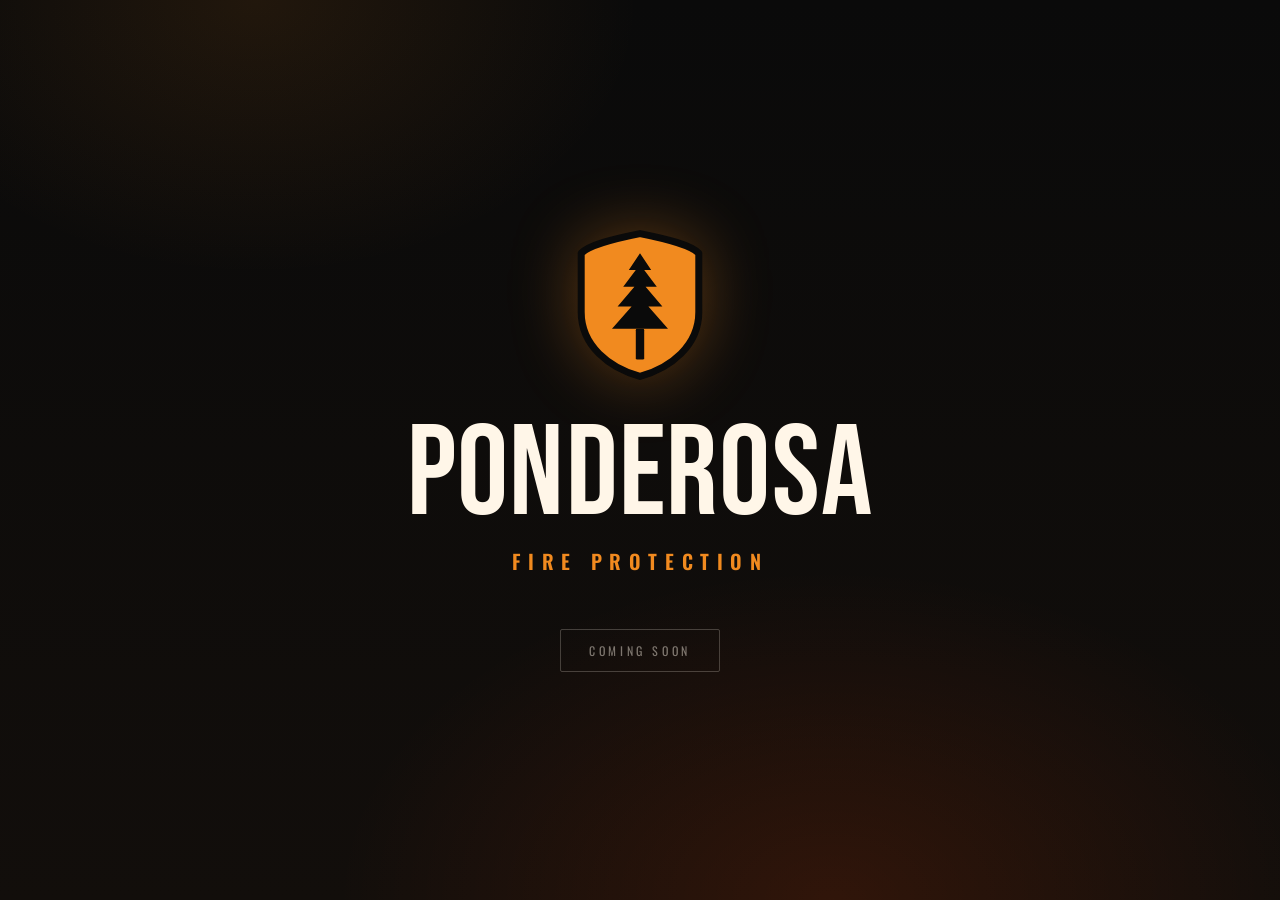
==== commit c5ad1571: "READMEs, refactor styles, coming soon landing page, etc" ====
--- a/site/root/var/www/ponderosafireprotection.com/html/index.html
+++ b/site/root/var/www/ponderosafireprotection.com/html/index.html
@@ -3,1131 +3,94 @@
 <head>
 <meta charset="utf-8" />
 <meta name="viewport" content="width=device-width,initial-scale=1" />
-<title>Ponderosa Fire Protection — Eco-Safe Wildfire Defense for Colorado Homes</title>
-<meta name="description" content="Colorado's eco-safe wildfire defense system. Plant-based retardants, ember-blocking mesh, native fire-wise landscape design, and grid-independent water + pump infrastructure. Free property assessment." />
+<title>Ponderosa Fire Protection — Coming Soon</title>
+<meta name="description" content="Colorado's eco-safe wildfire defense system. Coming soon." />
 <link rel="preconnect" href="https://fonts.googleapis.com">
 <link rel="preconnect" href="https://fonts.gstatic.com" crossorigin>
 <link href="https://fonts.googleapis.com/css2?family=Bebas+Neue&family=Inter:wght@400;500;600;700;800&family=Oswald:wght@500;600;700&display=swap" rel="stylesheet">
+<link rel="stylesheet" href="styles.css">
 <style>
-:root{
-  --orange:#F18A1F;
-  --orange-deep:#E07410;
-  --ember:#FF4500;
-  --black:#0A0A0A;
-  --char:#181412;
-  --char-2:#221B17;
-  --cream:#FFF6E8;
-  --paper:#F7EFE1;
-  --line:rgba(255,246,232,0.12);
-  --line-strong:rgba(255,246,232,0.22);
+.page{
+  min-height:100vh;
+  display:flex;
+  align-items:center;
+  justify-content:center;
+  background:
+    radial-gradient(900px 600px at 65% 100%, rgba(255,69,0,.13), transparent 55%),
+    radial-gradient(700px 500px at 20% 0%, rgba(241,138,31,.10), transparent 55%),
+    linear-gradient(180deg,#0A0A0A 0%, #120E0B 100%);
+  position:relative;
+  overflow:hidden;
 }
-*{box-sizing:border-box;margin:0;padding:0}
-html{scroll-behavior:smooth}
-body{
-  background:var(--black);
-  color:var(--cream);
-  font-family:'Inter',system-ui,-apple-system,Segoe UI,Roboto,sans-serif;
-  font-size:17px;
-  line-height:1.6;
-  -webkit-font-smoothing:antialiased;
-  overflow-x:hidden;
+.center{
+  position:relative;
+  z-index:1;
+  display:flex;
+  flex-direction:column;
+  align-items:center;
+  text-align:center;
+  padding:40px 32px;
 }
-img{max-width:100%;display:block}
-a{color:inherit;text-decoration:none}
-button{font-family:inherit;cursor:pointer;border:0;background:none;color:inherit}
-
-/* ===== Typography ===== */
-.display{font-family:'Bebas Neue',Impact,sans-serif;letter-spacing:.01em;line-height:.95;font-weight:400}
-.oswald{font-family:'Oswald',sans-serif;letter-spacing:.02em;text-transform:uppercase;font-weight:600}
-.eyebrow{
+.logo-shield-lg{
+  width:clamp(96px,14vw,140px);
+  height:auto;
+  margin-bottom:36px;
+  filter:drop-shadow(0 0 32px rgba(241,138,31,.35));
+}
+.brand-name{
+  font-family:'Bebas Neue',Impact,sans-serif;
+  font-size:clamp(60px,11vw,128px);
+  line-height:.9;
+  letter-spacing:.01em;
+}
+.brand-sub{
   font-family:'Oswald',sans-serif;
-  font-size:13px;
-  letter-spacing:.28em;
+  font-size:clamp(13px,2.5vw,20px);
+  letter-spacing:.38em;
   text-transform:uppercase;
   color:var(--orange);
   font-weight:600;
+  margin-top:12px;
 }
-
-/* ===== Layout ===== */
-.wrap{max-width:1200px;margin:0 auto;padding:0 32px}
-section{padding:120px 0;position:relative}
-.divider-flame{
-  height:2px;
-  background:linear-gradient(90deg,transparent,var(--orange) 30%,var(--orange) 70%,transparent);
-  opacity:.6;
-}
-
-/* ===== Buttons ===== */
-.btn{
-  display:inline-flex;align-items:center;gap:10px;
+.coming-tag{
+  margin-top:52px;
   font-family:'Oswald',sans-serif;
+  font-size:12px;
+  letter-spacing:.30em;
   text-transform:uppercase;
-  letter-spacing:.12em;
-  font-weight:600;
-  font-size:14px;
-  padding:16px 28px;
+  color:rgba(255,246,232,.45);
+  border:1px solid var(--line-strong);
+  padding:11px 28px;
   border-radius:2px;
-  transition:transform .15s ease, background .15s ease, color .15s ease;
-  white-space:nowrap;
-}
-.btn-primary{background:var(--orange);color:#0A0A0A}
-.btn-primary:hover{background:#FFA63D;transform:translateY(-1px)}
-.btn-ghost{border:1px solid var(--line-strong);color:var(--cream)}
-.btn-ghost:hover{border-color:var(--orange);color:var(--orange)}
-.btn .arrow{transition:transform .15s ease}
-.btn:hover .arrow{transform:translateX(3px)}
-
-/* ===== Nav ===== */
-.nav{
-  position:sticky;top:0;z-index:50;
-  background:rgba(10,10,10,.82);
-  backdrop-filter:saturate(140%) blur(14px);
-  -webkit-backdrop-filter:saturate(140%) blur(14px);
-  border-bottom:1px solid var(--line);
-}
-.nav-inner{display:flex;align-items:center;justify-content:space-between;padding:14px 32px;max-width:1280px;margin:0 auto;gap:24px}
-.brand{display:flex;align-items:center;gap:12px}
-.brand-mark{width:38px;height:38px;flex:0 0 38px}
-.brand-text{display:flex;flex-direction:column;line-height:1}
-.brand-text .name{font-family:'Oswald',sans-serif;font-weight:700;letter-spacing:.12em;text-transform:uppercase;font-size:15px}
-.brand-text .sub{font-family:'Oswald',sans-serif;font-weight:500;letter-spacing:.32em;text-transform:uppercase;font-size:9px;color:var(--orange);margin-top:3px}
-.nav-links{display:flex;gap:30px;font-family:'Oswald',sans-serif;text-transform:uppercase;letter-spacing:.12em;font-size:13px;font-weight:500}
-.nav-links a{opacity:.78;transition:opacity .15s ease, color .15s ease}
-.nav-links a:hover{opacity:1;color:var(--orange)}
-.nav-cta{display:flex;gap:12px;align-items:center}
-.nav-phone{font-family:'Oswald',sans-serif;letter-spacing:.08em;font-size:13px;opacity:.78}
-@media(max-width:900px){
-  .nav-links{display:none}
-  .nav-phone{display:none}
-}
-
-/* ===== Hero ===== */
-.hero{
-  padding:96px 0 120px;
-  position:relative;
-  overflow:hidden;
-  background:
-    radial-gradient(1200px 600px at 80% -10%, rgba(241,138,31,.16), transparent 60%),
-    radial-gradient(900px 500px at 0% 30%, rgba(255,69,0,.10), transparent 60%),
-    linear-gradient(180deg,#0A0A0A 0%, #120E0B 100%);
-}
-.hero-grid{display:grid;grid-template-columns:1.15fr .85fr;gap:64px;align-items:center}
-@media(max-width:980px){.hero-grid{grid-template-columns:1fr;gap:48px}}
-.hero h1{
-  font-family:'Bebas Neue',Impact,sans-serif;
-  font-size:clamp(54px, 8vw, 110px);
-  line-height:.92;
-  letter-spacing:.005em;
-  margin:18px 0 22px;
-}
-.hero h1 .accent{color:var(--orange);display:block}
-.hero p.lede{
-  font-size:19px;
-  line-height:1.55;
-  max-width:560px;
-  color:rgba(255,246,232,.82);
-  margin-bottom:32px;
-}
-.hero-cta{display:flex;gap:14px;flex-wrap:wrap;margin-bottom:36px}
-.hero-trust{display:flex;gap:28px;flex-wrap:wrap;font-family:'Oswald',sans-serif;font-size:12px;letter-spacing:.16em;text-transform:uppercase;color:rgba(255,246,232,.55)}
-.hero-trust span{display:inline-flex;align-items:center;gap:8px}
-.hero-trust .dot{width:6px;height:6px;border-radius:50%;background:var(--orange)}
-
-/* Hero visual */
-.hero-visual{
-  position:relative;
-  aspect-ratio: 4/5;
-  border-radius:4px;
-  overflow:hidden;
-  background:linear-gradient(160deg,#1A120C 0%, #2A1A0E 100%);
-  border:1px solid var(--line-strong);
-  box-shadow:0 30px 80px rgba(0,0,0,.55), inset 0 0 0 1px rgba(241,138,31,.08);
-}
-.hero-visual::before{
-  content:"";
-  position:absolute;inset:0;
-  background:
-    radial-gradient(800px 400px at 70% 110%, rgba(255,69,0,.55), transparent 60%),
-    radial-gradient(500px 300px at 30% 90%, rgba(241,138,31,.45), transparent 60%);
-}
-.hero-visual svg.scene{position:absolute;inset:0;width:100%;height:100%}
-.hero-badge{
-  position:absolute;left:24px;bottom:24px;
-  background:rgba(10,10,10,.78);backdrop-filter:blur(8px);
-  border:1px solid var(--line-strong);
-  border-radius:2px;
-  padding:16px 18px;
-  max-width:280px;
-}
-.hero-badge .label{font-family:'Oswald',sans-serif;font-size:11px;letter-spacing:.22em;color:var(--orange);text-transform:uppercase;margin-bottom:6px}
-.hero-badge .quote{font-size:14px;line-height:1.45;color:rgba(255,246,232,.92)}
-
-/* ===== Logo (inline SVG component) ===== */
-.logo-shield{display:block}
-
-/* ===== Section: Problem / Stats ===== */
-.section-dark{background:var(--black)}
-.section-char{background:var(--char)}
-.section-cream{background:var(--paper);color:#1A130D}
-.section-cream .eyebrow{color:var(--orange-deep)}
-.section-cream .display{color:#1A130D}
-
-.section-head{max-width:780px;margin-bottom:64px}
-.section-head h2{
-  font-family:'Bebas Neue',Impact,sans-serif;
-  font-size:clamp(40px,5.5vw,68px);
-  line-height:1;
-  margin-top:14px;
-}
-.section-head h2 .accent{color:var(--orange)}
-.section-head p{
-  margin-top:18px;
-  font-size:18px;
-  line-height:1.6;
-  color:rgba(255,246,232,.78);
-  max-width:680px;
-}
-.section-cream .section-head p{color:#3D2C20}
-
-/* Stats */
-.stats-grid{display:grid;grid-template-columns:repeat(4,1fr);gap:24px}
-@media(max-width:900px){.stats-grid{grid-template-columns:repeat(2,1fr)}}
-.stat{
-  padding:32px 28px;
-  border:1px solid var(--line-strong);
-  border-radius:3px;
-  background:linear-gradient(180deg,rgba(241,138,31,.04),transparent);
-  position:relative;
-  overflow:hidden;
-}
-.stat::after{
-  content:"";position:absolute;left:0;top:0;width:3px;height:42px;background:var(--orange);
-}
-.stat .num{font-family:'Bebas Neue',Impact,sans-serif;font-size:64px;line-height:1;color:var(--orange)}
-.stat .label{font-family:'Oswald',sans-serif;font-size:13px;text-transform:uppercase;letter-spacing:.16em;color:rgba(255,246,232,.65);margin-top:8px}
-.stat .desc{margin-top:14px;font-size:14px;line-height:1.55;color:rgba(255,246,232,.78)}
-
-/* ===== System: 4 layers ===== */
-.layers{display:grid;grid-template-columns:repeat(2,1fr);gap:24px}
-@media(max-width:880px){.layers{grid-template-columns:1fr}}
-.layer{
-  padding:36px 32px;
-  border:1px solid var(--line-strong);
-  background:linear-gradient(180deg,#13100D 0%, #0E0B09 100%);
-  border-radius:3px;
-  position:relative;
-  transition:border-color .2s ease, transform .2s ease;
-}
-.layer:hover{border-color:var(--orange);transform:translateY(-2px)}
-.layer .num{
-  font-family:'Bebas Neue',Impact,sans-serif;
-  font-size:18px;
-  letter-spacing:.18em;
-  color:var(--orange);
-  margin-bottom:18px;
-}
-.layer .icon{width:48px;height:48px;margin-bottom:18px;color:var(--orange)}
-.layer h3{
-  font-family:'Bebas Neue',Impact,sans-serif;
-  font-size:34px;
-  letter-spacing:.01em;
-  line-height:1;
-  margin-bottom:14px;
-}
-.layer p{color:rgba(255,246,232,.75);font-size:15.5px;line-height:1.6}
-.layer ul{margin-top:16px;padding:0;list-style:none;display:flex;flex-direction:column;gap:8px}
-.layer ul li{font-size:14px;color:rgba(255,246,232,.7);padding-left:18px;position:relative}
-.layer ul li::before{
-  content:"";position:absolute;left:0;top:9px;width:8px;height:2px;background:var(--orange);
-}
-
-/* ===== Tiers ===== */
-.tiers{display:grid;grid-template-columns:repeat(3,1fr);gap:24px;align-items:stretch}
-@media(max-width:980px){.tiers{grid-template-columns:1fr}}
-.tier{
-  display:flex;flex-direction:column;
-  padding:36px 30px;
-  border-radius:3px;
-  border:1px solid var(--line-strong);
-  background:linear-gradient(180deg,#14100C 0%, #0C0907 100%);
-  position:relative;
-}
-.tier.featured{
-  border-color:var(--orange);
-  box-shadow:0 30px 60px rgba(241,138,31,.08), inset 0 0 0 1px rgba(241,138,31,.4);
-  transform:translateY(-8px);
-}
-@media(max-width:980px){.tier.featured{transform:none}}
-.tier .ribbon{
-  position:absolute;top:-14px;left:24px;
-  background:var(--orange);color:#0A0A0A;
-  font-family:'Oswald',sans-serif;font-size:11px;font-weight:700;
-  letter-spacing:.18em;text-transform:uppercase;
-  padding:6px 12px;border-radius:2px;
-}
-.tier .tier-name{font-family:'Bebas Neue',Impact,sans-serif;font-size:36px;line-height:1;margin-bottom:6px}
-.tier .tier-phase{font-family:'Oswald',sans-serif;font-size:11px;letter-spacing:.24em;text-transform:uppercase;color:var(--orange);margin-bottom:20px}
-.tier .tier-price{font-family:'Bebas Neue',Impact,sans-serif;font-size:42px;color:var(--cream);line-height:1}
-.tier .tier-price small{font-family:'Inter',sans-serif;font-size:13px;font-weight:500;color:rgba(255,246,232,.55);margin-left:4px}
-.tier .tier-tagline{margin:14px 0 24px;color:rgba(255,246,232,.75);font-size:14.5px;line-height:1.55;min-height:48px}
-.tier-feats{list-style:none;padding:0;margin:0 0 28px;display:flex;flex-direction:column;gap:10px}
-.tier-feats li{font-size:14px;line-height:1.5;color:rgba(255,246,232,.85);padding-left:22px;position:relative}
-.tier-feats li::before{
-  content:"";position:absolute;left:0;top:7px;width:12px;height:8px;
-  border-left:2px solid var(--orange);border-bottom:2px solid var(--orange);transform:rotate(-45deg);
-}
-.tier .btn{margin-top:auto;justify-content:center}
-
-/* ===== How it works ===== */
-.steps{display:grid;grid-template-columns:repeat(4,1fr);gap:20px;position:relative}
-@media(max-width:900px){.steps{grid-template-columns:repeat(2,1fr)}}
-.step{padding:28px;border:1px solid var(--line-strong);border-radius:3px;background:rgba(10,10,10,.4);position:relative}
-.step .step-num{
-  font-family:'Bebas Neue',Impact,sans-serif;font-size:48px;
-  color:var(--orange);line-height:1;margin-bottom:10px;
-}
-.step h4{font-family:'Oswald',sans-serif;font-size:16px;letter-spacing:.1em;text-transform:uppercase;margin-bottom:10px}
-.step p{font-size:14px;color:rgba(255,246,232,.7);line-height:1.55}
-
-/* ===== Partners ===== */
-.partner-grid{display:grid;grid-template-columns:repeat(3,1fr);gap:20px}
-@media(max-width:900px){.partner-grid{grid-template-columns:1fr}}
-.partner{
-  padding:32px 28px;
-  border:1px solid var(--line-strong);
-  border-radius:3px;
-  background:linear-gradient(180deg,#13100D 0%, #0E0B09 100%);
-}
-.partner .ptag{font-family:'Oswald',sans-serif;font-size:11px;letter-spacing:.22em;text-transform:uppercase;color:var(--orange);margin-bottom:12px}
-.partner h4{font-family:'Bebas Neue',Impact,sans-serif;font-size:30px;line-height:1;margin-bottom:14px}
-.partner p{font-size:14.5px;color:rgba(255,246,232,.78);line-height:1.6}
-.partner .pstat{margin-top:18px;padding-top:18px;border-top:1px solid var(--line);display:flex;gap:18px}
-.partner .pstat div{flex:1}
-.partner .pstat .v{font-family:'Bebas Neue',Impact,sans-serif;font-size:34px;color:var(--orange);line-height:1}
-.partner .pstat .k{font-family:'Oswald',sans-serif;font-size:11px;letter-spacing:.14em;text-transform:uppercase;color:rgba(255,246,232,.6);margin-top:4px}
-
-/* ===== Why eco / differentiator ===== */
-.diff-grid{display:grid;grid-template-columns:1.1fr .9fr;gap:48px;align-items:center}
-@media(max-width:900px){.diff-grid{grid-template-columns:1fr}}
-.diff-vs{
-  display:grid;grid-template-columns:1fr 1fr;gap:0;
-  border:1px solid var(--line-strong);border-radius:3px;overflow:hidden;
-}
-.diff-col{padding:28px}
-.diff-col.them{background:#0E0B09}
-.diff-col.us{background:linear-gradient(180deg,#1A130B 0%, #120D08 100%);border-left:1px solid var(--line-strong)}
-.diff-col h5{font-family:'Oswald',sans-serif;font-size:12px;letter-spacing:.22em;text-transform:uppercase;margin-bottom:18px}
-.diff-col.them h5{color:rgba(255,246,232,.5)}
-.diff-col.us h5{color:var(--orange)}
-.diff-col ul{list-style:none;padding:0;display:flex;flex-direction:column;gap:12px}
-.diff-col ul li{font-size:14px;line-height:1.5;padding-left:22px;position:relative;color:rgba(255,246,232,.85)}
-.diff-col.them ul li::before{content:"×";position:absolute;left:0;top:-2px;color:rgba(255,246,232,.4);font-size:18px;font-weight:700}
-.diff-col.us ul li::before{content:"";position:absolute;left:0;top:8px;width:12px;height:8px;border-left:2px solid var(--orange);border-bottom:2px solid var(--orange);transform:rotate(-45deg)}
-
-/* ===== Service area ===== */
-.area{display:grid;grid-template-columns:1.1fr .9fr;gap:48px;align-items:center}
-@media(max-width:900px){.area{grid-template-columns:1fr}}
-.area-map{
-  aspect-ratio:5/4;
-  border:1px solid var(--line-strong);
-  border-radius:3px;
-  background:linear-gradient(180deg,#13100D 0%, #0A0807 100%);
-  position:relative;overflow:hidden;
-}
-.cities{list-style:none;padding:0;display:grid;grid-template-columns:repeat(2,1fr);gap:10px 24px;margin-top:24px}
-.cities li{font-family:'Oswald',sans-serif;font-size:13px;letter-spacing:.1em;text-transform:uppercase;color:rgba(255,246,232,.8);padding-left:18px;position:relative}
-.cities li::before{content:"";position:absolute;left:0;top:7px;width:8px;height:8px;background:var(--orange);border-radius:50%}
-
-/* ===== Testimonials ===== */
-.tests{display:grid;grid-template-columns:repeat(3,1fr);gap:20px}
-@media(max-width:900px){.tests{grid-template-columns:1fr}}
-.test{
-  padding:30px 28px;
-  border:1px solid var(--line-strong);
-  border-radius:3px;
-  background:rgba(10,10,10,.4);
-}
-.test .stars{color:var(--orange);font-size:16px;letter-spacing:2px;margin-bottom:14px}
-.test .body{font-size:15px;line-height:1.6;color:rgba(255,246,232,.88);font-style:italic}
-.test .who{margin-top:18px;font-family:'Oswald',sans-serif;font-size:12px;letter-spacing:.14em;text-transform:uppercase;color:rgba(255,246,232,.65)}
-.test .who strong{color:var(--orange);font-weight:600}
-
-/* ===== FAQ ===== */
-.faq{max-width:880px}
-.faq-item{border-top:1px solid var(--line-strong)}
-.faq-item:last-child{border-bottom:1px solid var(--line-strong)}
-.faq-item summary{
-  list-style:none;cursor:pointer;
-  display:flex;justify-content:space-between;align-items:center;
-  padding:24px 0;
-  font-family:'Oswald',sans-serif;font-size:17px;letter-spacing:.04em;
-  text-transform:uppercase;font-weight:500;
-}
-.faq-item summary::-webkit-details-marker{display:none}
-.faq-item summary .plus{
-  width:28px;height:28px;border:1px solid var(--orange);border-radius:50%;
-  display:flex;align-items:center;justify-content:center;color:var(--orange);
-  font-size:18px;font-weight:300;flex:0 0 28px;transition:transform .2s ease, background .2s ease, color .2s ease;
-}
-.faq-item[open] summary .plus{background:var(--orange);color:#0A0A0A;transform:rotate(45deg)}
-.faq-item .ans{padding:0 0 24px;font-size:15.5px;line-height:1.65;color:rgba(255,246,232,.78);max-width:760px}
-
-/* ===== CTA / Form ===== */
-.cta-section{
-  background:
-    radial-gradient(900px 500px at 20% 0%, rgba(241,138,31,.22), transparent 60%),
-    radial-gradient(700px 400px at 100% 100%, rgba(255,69,0,.16), transparent 60%),
-    linear-gradient(180deg,#120D08 0%, #0A0A0A 100%);
-}
-.cta-grid{display:grid;grid-template-columns:1.05fr .95fr;gap:64px;align-items:start}
-@media(max-width:900px){.cta-grid{grid-template-columns:1fr;gap:40px}}
-.cta-side h2{font-family:'Bebas Neue',Impact,sans-serif;font-size:clamp(40px,5.5vw,70px);line-height:.95;margin-top:14px}
-.cta-side h2 .accent{color:var(--orange)}
-.cta-side p{margin-top:18px;color:rgba(255,246,232,.8);font-size:17px;max-width:520px;line-height:1.6}
-.cta-bullets{list-style:none;padding:0;margin-top:28px;display:flex;flex-direction:column;gap:14px;max-width:520px}
-.cta-bullets li{padding-left:28px;position:relative;font-size:15px;color:rgba(255,246,232,.85);line-height:1.5}
-.cta-bullets li::before{
-  content:"";position:absolute;left:0;top:6px;width:14px;height:10px;
-  border-left:2px solid var(--orange);border-bottom:2px solid var(--orange);transform:rotate(-45deg);
-}
-.form-card{
-  background:#0C0907;
-  border:1px solid var(--line-strong);
-  border-radius:3px;
-  padding:36px;
-  box-shadow:0 30px 60px rgba(0,0,0,.5);
-}
-.form-card h3{
-  font-family:'Bebas Neue',Impact,sans-serif;
-  font-size:30px;
-  margin-bottom:6px;
-}
-.form-card .sub{font-size:13.5px;color:rgba(255,246,232,.6);margin-bottom:24px}
-.form-row{display:grid;grid-template-columns:1fr 1fr;gap:14px;margin-bottom:14px}
-@media(max-width:500px){.form-row{grid-template-columns:1fr}}
-.field{display:flex;flex-direction:column;gap:6px;margin-bottom:14px}
-.field label{font-family:'Oswald',sans-serif;font-size:11px;letter-spacing:.18em;text-transform:uppercase;color:rgba(255,246,232,.6)}
-.field input, .field select, .field textarea{
-  background:#161210;
-  border:1px solid var(--line-strong);
-  color:var(--cream);
-  padding:13px 14px;
-  font-size:14.5px;font-family:inherit;
-  border-radius:2px;outline:none;
-  transition:border-color .15s ease;
-}
-.field input:focus, .field select:focus, .field textarea:focus{border-color:var(--orange)}
-.field textarea{min-height:80px;resize:vertical}
-.form-card .btn{width:100%;justify-content:center;margin-top:8px;padding:18px 28px;font-size:14px}
-.consent{margin-top:14px;font-size:12px;color:rgba(255,246,232,.5);line-height:1.5}
-
-/* ===== Footer ===== */
-footer{background:#070605;border-top:1px solid var(--line);padding:60px 0 32px}
-.foot-grid{display:grid;grid-template-columns:1.4fr 1fr 1fr 1fr;gap:48px}
-@media(max-width:880px){.foot-grid{grid-template-columns:1fr 1fr;gap:32px}}
-.foot-brand p{margin-top:14px;font-size:14px;color:rgba(255,246,232,.6);line-height:1.6;max-width:340px}
-.foot-col h6{font-family:'Oswald',sans-serif;font-size:12px;letter-spacing:.2em;text-transform:uppercase;color:var(--orange);margin-bottom:16px}
-.foot-col ul{list-style:none;padding:0;display:flex;flex-direction:column;gap:10px}
-.foot-col li a{font-size:14px;color:rgba(255,246,232,.7);transition:color .15s ease}
-.foot-col li a:hover{color:var(--orange)}
-.foot-bottom{display:flex;justify-content:space-between;align-items:center;margin-top:48px;padding-top:24px;border-top:1px solid var(--line);font-size:12px;color:rgba(255,246,232,.45);font-family:'Oswald',sans-serif;letter-spacing:.12em;text-transform:uppercase}
-@media(max-width:600px){.foot-bottom{flex-direction:column;gap:12px;text-align:center}}
-
-/* ===== Ember floaters for hero ===== */
-.embers{position:absolute;inset:0;pointer-events:none;overflow:hidden}
-.ember-dot{position:absolute;width:3px;height:3px;background:var(--orange);border-radius:50%;opacity:0;animation:rise 6s linear infinite;box-shadow:0 0 8px rgba(255,140,40,.9), 0 0 18px rgba(255,80,0,.5)}
-@keyframes rise{
-  0%{transform:translateY(0) translateX(0);opacity:0}
-  10%{opacity:1}
-  90%{opacity:.4}
-  100%{transform:translateY(-120vh) translateX(40px);opacity:0}
 }
 </style>
 </head>
 <body>
 
-<!-- ============ NAV ============ -->
-<header class="nav">
-  <div class="nav-inner">
-    <a class="brand" href="#top" aria-label="Ponderosa Fire Protection home">
-      <!-- Inline logo: shield with ponderosa pine -->
-      <svg class="brand-mark" viewBox="0 0 100 110" xmlns="http://www.w3.org/2000/svg" aria-hidden="true">
-        <path d="M50 4 C 30 8, 14 12, 8 18 L 8 60 C 8 84, 28 100, 50 106 C 72 100, 92 84, 92 60 L 92 18 C 86 12, 70 8, 50 4 Z"
-              fill="#F18A1F" stroke="#0A0A0A" stroke-width="5" stroke-linejoin="round"/>
-        <!-- Stylized pine -->
-        <g fill="#0A0A0A">
-          <polygon points="50,18 42,30 47,30 38,42 46,42 34,56 44,56 30,72 70,72 56,56 66,56 54,42 62,42 53,30 58,30"/>
-          <rect x="47" y="72" width="6" height="22" rx="1"/>
-        </g>
-      </svg>
-      <div class="brand-text">
-        <span class="name">Ponderosa</span>
-        <span class="sub">Fire Protection</span>
-      </div>
-    </a>
-    <nav class="nav-links" aria-label="Primary">
-      <a href="#system">The System</a>
-      <a href="#tiers">Packages</a>
-      <a href="#process">Process</a>
-      <a href="#partners">Partners</a>
-      <a href="#faq">FAQ</a>
-    </nav>
-    <div class="nav-cta">
-      <span class="nav-phone">(720) 555-0117</span>
-      <a class="btn btn-primary" href="#assess">Free Assessment <span class="arrow">→</span></a>
-    </div>
+<div class="embers" aria-hidden="true">
+  <span class="ember-dot" style="left:10%;top:88%;animation-delay:0s"></span>
+  <span class="ember-dot" style="left:26%;top:92%;animation-delay:1.8s;width:2px;height:2px"></span>
+  <span class="ember-dot" style="left:48%;top:86%;animation-delay:.9s"></span>
+  <span class="ember-dot" style="left:66%;top:90%;animation-delay:2.5s;width:4px;height:4px"></span>
+  <span class="ember-dot" style="left:82%;top:84%;animation-delay:1.3s"></span>
+  <span class="ember-dot" style="left:92%;top:91%;animation-delay:3.4s;width:2px;height:2px"></span>
+</div>
+
+<main class="page">
+  <div class="center">
+    <svg class="logo-shield-lg" viewBox="0 0 100 110" xmlns="http://www.w3.org/2000/svg" aria-label="Ponderosa Fire Protection">
+      <path d="M50 4 C 30 8, 14 12, 8 18 L 8 60 C 8 84, 28 100, 50 106 C 72 100, 92 84, 92 60 L 92 18 C 86 12, 70 8, 50 4 Z"
+            fill="#F18A1F" stroke="#0A0A0A" stroke-width="5" stroke-linejoin="round"/>
+      <g fill="#0A0A0A">
+        <polygon points="50,18 42,30 47,30 38,42 46,42 34,56 44,56 30,72 70,72 56,56 66,56 54,42 62,42 53,30 58,30"/>
+        <rect x="47" y="72" width="6" height="22" rx="1"/>
+      </g>
+    </svg>
+    <div class="brand-name">Ponderosa</div>
+    <div class="brand-sub">Fire Protection</div>
+    <div class="coming-tag">Coming Soon</div>
   </div>
-</header>
-
-<!-- ============ HERO ============ -->
-<section class="hero" id="top">
-  <div class="embers" aria-hidden="true">
-    <span class="ember-dot" style="left:8%;top:80%;animation-delay:0s"></span>
-    <span class="ember-dot" style="left:18%;top:90%;animation-delay:1.4s"></span>
-    <span class="ember-dot" style="left:30%;top:70%;animation-delay:.6s;width:2px;height:2px"></span>
-    <span class="ember-dot" style="left:42%;top:88%;animation-delay:2.2s"></span>
-    <span class="ember-dot" style="left:62%;top:78%;animation-delay:3.1s;width:4px;height:4px"></span>
-    <span class="ember-dot" style="left:74%;top:92%;animation-delay:1.9s"></span>
-    <span class="ember-dot" style="left:88%;top:84%;animation-delay:.3s"></span>
-  </div>
-  <div class="wrap">
-    <div class="hero-grid">
-      <div>
-        <span class="eyebrow">Colorado · Eco-Safe Wildfire Defense</span>
-        <h1>
-          Defend your home<br/>
-          <span class="accent">without harming</span><br/>
-          the land you love.
-        </h1>
-        <p class="lede">
-          Ponderosa Fire Protection is Colorado's first full-spectrum, eco-safe wildfire defense system. Plant-based retardants, ember-blocking stainless mesh, fire-wise native landscape design, and grid-independent water + pump infrastructure — engineered as one layered system.
-        </p>
-        <div class="hero-cta">
-          <a class="btn btn-primary" href="#assess">Book a Free Property Assessment <span class="arrow">→</span></a>
-          <a class="btn btn-ghost" href="#system">See the System</a>
-        </div>
-        <div class="hero-trust">
-          <span><span class="dot"></span>Locally based · Boulder &amp; Front Range</span>
-          <span><span class="dot"></span>Non-toxic · pet- &amp; pollinator-safe</span>
-          <span><span class="dot"></span>Komodo · WDM partner installer</span>
-        </div>
-      </div>
-
-      <div class="hero-visual" aria-hidden="true">
-        <!-- Scenic SVG: black mountain ridge + ember-glow sky + ponderosa silhouettes + house -->
-        <svg class="scene" viewBox="0 0 400 500" preserveAspectRatio="xMidYMid slice">
-          <defs>
-            <linearGradient id="sky" x1="0" y1="0" x2="0" y2="1">
-              <stop offset="0%" stop-color="#1A0E08"/>
-              <stop offset="50%" stop-color="#3B1E0B"/>
-              <stop offset="100%" stop-color="#7A2E0A"/>
-            </linearGradient>
-            <radialGradient id="sun" cx=".7" cy=".75" r=".4">
-              <stop offset="0%" stop-color="#FFB347" stop-opacity=".95"/>
-              <stop offset="60%" stop-color="#FF6A1A" stop-opacity=".4"/>
-              <stop offset="100%" stop-color="#FF6A1A" stop-opacity="0"/>
-            </radialGradient>
-          </defs>
-          <rect width="400" height="500" fill="url(#sky)"/>
-          <circle cx="280" cy="375" r="180" fill="url(#sun)"/>
-          <!-- Distant ridge -->
-          <path d="M0 340 L 50 310 L 110 325 L 180 285 L 250 305 L 320 270 L 400 295 L 400 500 L 0 500 Z" fill="#1A0F08" opacity=".9"/>
-          <!-- Middle ridge -->
-          <path d="M0 380 L 70 350 L 140 370 L 210 335 L 290 360 L 360 340 L 400 355 L 400 500 L 0 500 Z" fill="#120A06"/>
-          <!-- Foreground trees (ponderosa silhouettes) -->
-          <g fill="#0A0706">
-            <g transform="translate(40 320)">
-              <polygon points="0,90 -16,90 -10,75 -18,75 -8,55 -16,55 -6,35 -12,35 -3,15 0,-5 3,15 12,35 6,35 16,55 8,55 18,75 10,75 16,90"/>
-              <rect x="-3" y="90" width="6" height="30"/>
-            </g>
-            <g transform="translate(95 360) scale(.7)">
-              <polygon points="0,90 -16,90 -10,75 -18,75 -8,55 -16,55 -6,35 -12,35 -3,15 0,-5 3,15 12,35 6,35 16,55 8,55 18,75 10,75 16,90"/>
-              <rect x="-3" y="90" width="6" height="30"/>
-            </g>
-            <g transform="translate(340 340) scale(1.2)">
-              <polygon points="0,90 -16,90 -10,75 -18,75 -8,55 -16,55 -6,35 -12,35 -3,15 0,-5 3,15 12,35 6,35 16,55 8,55 18,75 10,75 16,90"/>
-              <rect x="-3" y="90" width="6" height="30"/>
-            </g>
-            <g transform="translate(370 380) scale(.6)">
-              <polygon points="0,90 -16,90 -10,75 -18,75 -8,55 -16,55 -6,35 -12,35 -3,15 0,-5 3,15 12,35 6,35 16,55 8,55 18,75 10,75 16,90"/>
-              <rect x="-3" y="90" width="6" height="30"/>
-            </g>
-          </g>
-          <!-- House silhouette with subtle protection glow -->
-          <g transform="translate(170 380)">
-            <circle cx="35" cy="35" r="85" fill="#F18A1F" opacity=".10"/>
-            <circle cx="35" cy="35" r="62" fill="#F18A1F" opacity=".10"/>
-            <polygon points="0,40 35,8 70,40 70,90 0,90" fill="#080604"/>
-            <rect x="28" y="60" width="14" height="30" fill="#1A0E08"/>
-            <rect x="10" y="50" width="10" height="10" fill="#1A0E08"/>
-            <rect x="50" y="50" width="10" height="10" fill="#1A0E08"/>
-          </g>
-          <!-- Sprinkler arc -->
-          <g stroke="#F18A1F" stroke-width="1" fill="none" opacity=".55">
-            <path d="M205 388 Q 230 350 260 395" stroke-dasharray="2 4"/>
-            <path d="M205 388 Q 180 350 150 395" stroke-dasharray="2 4"/>
-          </g>
-        </svg>
-        <div class="hero-badge">
-          <div class="label">Marshall Fire · 2021</div>
-          <div class="quote">Over 1,000 homes destroyed in a single day along Colorado's Front Range. Most ignited from embers — not flames.</div>
-        </div>
-      </div>
-    </div>
-  </div>
-</section>
-
-<!-- ============ PROBLEM ============ -->
-<section class="section-char" id="problem">
-  <div class="wrap">
-    <div class="section-head">
-      <span class="eyebrow">The New Colorado Reality</span>
-      <h2>Most homes don't burn from <span class="accent">flames.</span></h2>
-      <p>They burn from windblown embers that travel a mile or more ahead of the fire front, lodge in vents, gutters, and dry vegetation, and ignite before the fire ever arrives. Traditional landscaping and debris removal can't stop them. We can.</p>
-    </div>
-    <div class="stats-grid">
-      <div class="stat">
-        <div class="num">9/10</div>
-        <div class="label">Homes lost to embers</div>
-        <div class="desc">Not direct flames. Ember intrusion is the #1 ignition pathway in wildfires.</div>
-      </div>
-      <div class="stat">
-        <div class="num">1mi+</div>
-        <div class="label">Ember travel distance</div>
-        <div class="desc">Embers can land more than a mile ahead of the active fire front.</div>
-      </div>
-      <div class="stat">
-        <div class="num">3.2M</div>
-        <div class="label">Colorado homes at risk</div>
-        <div class="desc">Properties in the Wildland-Urban Interface across the Front Range and mountain towns.</div>
-      </div>
-      <div class="stat">
-        <div class="num">82%</div>
-        <div class="label">Insurance rate hikes</div>
-        <div class="desc">Average premium increase in CO wildfire zones since 2020. Many policies non-renewing.</div>
-      </div>
-    </div>
-  </div>
-</section>
-
-<div class="divider-flame"></div>
-
-<!-- ============ SYSTEM / 4 LAYERS ============ -->
-<section class="section-dark" id="system">
-  <div class="wrap">
-    <div class="section-head">
-      <span class="eyebrow">The Ponderosa System</span>
-      <h2>Four layers of <span class="accent">defense.</span><br/>One coordinated system.</h2>
-      <p>Sprinklers alone fail when power and water cut out. Mesh alone can't stop a hot vegetation fire at your fence line. Native plants alone won't shield your roof. We combine every proven layer into one engineered defense — designed for Colorado's wind, snow, drought, and ember storms.</p>
-    </div>
-
-    <div class="layers">
-      <article class="layer">
-        <div class="num">Layer 01</div>
-        <svg class="icon" viewBox="0 0 48 48" fill="none" stroke="currentColor" stroke-width="2.2" stroke-linecap="round" stroke-linejoin="round" aria-hidden="true">
-          <path d="M24 6c0 6-6 10-6 16a6 6 0 0 0 12 0c0-6-6-10-6-16z"/>
-          <path d="M16 30c0 8 4 12 8 12s8-4 8-12"/>
-        </svg>
-        <h3>Eco-Safe Retardant Application</h3>
-        <p>Komodo plant-based fire retardant applied to roof, siding, decks, and perimeter vegetation. Forms a protective barrier that resists ignition and slows fire spread — and stays effective for months until heavy rainfall.</p>
-        <ul>
-          <li>Non-toxic · biodegradable · pet, pollinator, and water-system safe</li>
-          <li>Persists through Colorado's peak fire season</li>
-          <li>No PFAS, no harsh chemicals, no permanent residue</li>
-        </ul>
-      </article>
-
-      <article class="layer">
-        <div class="num">Layer 02</div>
-        <svg class="icon" viewBox="0 0 48 48" fill="none" stroke="currentColor" stroke-width="2.2" stroke-linecap="round" stroke-linejoin="round" aria-hidden="true">
-          <rect x="6" y="6" width="36" height="36" rx="2"/>
-          <path d="M6 14h36 M6 22h36 M6 30h36 M6 38h36 M14 6v36 M22 6v36 M30 6v36 M38 6v36"/>
-        </svg>
-        <h3>Ember-Blocking Stainless Mesh</h3>
-        <p>Wildfire Defense Mesh installed over every ember entry point — gable vents, foundation vents, soffits, deck skirting, gutter guards, and bird-stops. Up to 98% effective at blocking embers and reduces radiant heat by ~38%.</p>
-        <ul>
-          <li>Patent-pending stainless steel · ASTM E2886 tested</li>
-          <li>Meets California Chapter 7A — the country's strictest standard</li>
-          <li>Permanent. Install once. Protected for the life of your home.</li>
-        </ul>
-      </article>
-
-      <article class="layer">
-        <div class="num">Layer 03</div>
-        <svg class="icon" viewBox="0 0 48 48" fill="none" stroke="currentColor" stroke-width="2.2" stroke-linecap="round" stroke-linejoin="round" aria-hidden="true">
-          <path d="M24 4v12 M24 16c-6 0-10 4-10 10s4 10 10 10 10-4 10-10-4-10-10-10z"/>
-          <path d="M14 26c-4 0-8 2-10 6 M34 26c4 0 8 2 10 6 M14 44h20"/>
-        </svg>
-        <h3>Fire-Wise Native Landscape Design</h3>
-        <p>Defensible-space zoning from 0–100 ft using Colorado-native, low-flammability plants. We remove ignition points without scorching your yard — replacing them with beautiful, drought-tolerant, fire-resistant species that thrive in our climate.</p>
-        <ul>
-          <li>Native plant consultation by certified ecologists</li>
-          <li>Ember-resistant perimeter strategy (Zone 0, 1, 2)</li>
-          <li>Reduces ignition risk at the source: fuel</li>
-        </ul>
-      </article>
-
-      <article class="layer">
-        <div class="num">Layer 04</div>
-        <svg class="icon" viewBox="0 0 48 48" fill="none" stroke="currentColor" stroke-width="2.2" stroke-linecap="round" stroke-linejoin="round" aria-hidden="true">
-          <path d="M10 28h28v14H10z"/>
-          <path d="M14 28V18c0-6 4-10 10-10s10 4 10 10v10"/>
-          <circle cx="24" cy="35" r="2.5"/>
-        </svg>
-        <h3>Resilient Water &amp; Smart Activation</h3>
-        <p>On-site water storage, gas-powered backup pumps, and roof + perimeter sprinkler zones that work even when the grid and city water are down. Optional smart activation triggers on temperature, smoke, or fire-proximity alerts.</p>
-        <ul>
-          <li>1,500–10,000 gal storage · grid-independent pump systems</li>
-          <li>Optional gravity-fed fail-safe — works without power</li>
-          <li>Smart triggers (heat, smoke, API alerts) on Resilience+ tiers</li>
-        </ul>
-      </article>
-    </div>
-  </div>
-</section>
-
-<!-- ============ TIERS / PACKAGES ============ -->
-<section class="section-cream" id="tiers">
-  <div class="wrap">
-    <div class="section-head">
-      <span class="eyebrow">Service Packages</span>
-      <h2 style="color:#1A130D">Built for every property,<br/><span style="color:var(--orange-deep)">every budget.</span></h2>
-      <p style="color:#3D2C20">From a single-season retardant application to a fully integrated, grid-independent defense system, we scope the right layers for your home, exposure, and risk profile.</p>
-    </div>
-
-    <div class="tiers">
-      <!-- Essentials -->
-      <div class="tier" style="background:linear-gradient(180deg,#FFFFFF 0%, #F7EFE1 100%);color:#1A130D;border-color:rgba(26,19,13,.12)">
-        <div class="tier-name" style="color:#1A130D">Essentials</div>
-        <div class="tier-phase">Annual Defense · Phase 1</div>
-        <div class="tier-price" style="color:#1A130D">$1,200<small>+ / season</small></div>
-        <p class="tier-tagline" style="color:#3D2C20">Risk assessment + eco-safe retardant treatment before peak fire season. Best for lower-exposure properties.</p>
-        <ul class="tier-feats" style="color:#1A130D">
-          <li>Wildfire risk assessment &amp; mitigation plan</li>
-          <li>Komodo retardant on roof, siding, decks</li>
-          <li>Perimeter vegetation treatment (50–100 ft)</li>
-          <li>Gutter clean-out &amp; ember audit</li>
-          <li>Pre-season re-application reminder</li>
-        </ul>
-        <a class="btn btn-ghost" href="#assess" style="border-color:rgba(26,19,13,.2);color:#1A130D">Get a Quote <span class="arrow">→</span></a>
-      </div>
-
-      <!-- Resilience (featured) -->
-      <div class="tier featured" style="background:linear-gradient(180deg,#1A130B 0%, #0C0907 100%);">
-        <div class="ribbon">Most Popular</div>
-        <div class="tier-name">Resilience</div>
-        <div class="tier-phase">Integrated System · Phase 2–3</div>
-        <div class="tier-price">$5,800<small>+ installed</small></div>
-        <p class="tier-tagline">Permanent ember-blocking mesh + roof &amp; perimeter sprinklers + native landscape transition + annual retardant maintenance.</p>
-        <ul class="tier-feats">
-          <li>Everything in Essentials</li>
-          <li>Wildfire Defense Mesh on all vents, soffits, decks</li>
-          <li>Roof-ridge + perimeter sprinkler zones</li>
-          <li>Native fire-wise plant consultation (Zone 0–1)</li>
-          <li>Annual maintenance &amp; re-treatment included</li>
-        </ul>
-        <a class="btn btn-primary" href="#assess">Book Assessment <span class="arrow">→</span></a>
-      </div>
-
-      <!-- Full Defense Platform -->
-      <div class="tier">
-        <div class="tier-name">Full Defense Platform</div>
-        <div class="tier-phase">Grid-Independent · Phase 4–5</div>
-        <div class="tier-price">$14,500<small>+ installed</small></div>
-        <p class="tier-tagline">A complete, redundant defense platform engineered to function without grid power or city water. Built for high-exposure homes.</p>
-        <ul class="tier-feats">
-          <li>Everything in Resilience</li>
-          <li>1,500–10,000 gal water storage + gas pump</li>
-          <li>Multi-zone roof + perimeter spray automation</li>
-          <li>Smart activation (heat / smoke / fire-proximity API)</li>
-          <li>Full native landscape redesign (Zone 0–2)</li>
-          <li>Subscription monitoring &amp; readiness testing</li>
-        </ul>
-        <a class="btn btn-ghost" href="#assess">Talk to a Designer <span class="arrow">→</span></a>
-      </div>
-    </div>
-
-    <p style="margin-top:32px;font-size:13px;color:#5C4736;text-align:center">Each system is custom-scoped to your property. Pricing reflects typical installs — your assessment includes a fixed quote.</p>
-  </div>
-</section>
-
-<!-- ============ PROCESS ============ -->
-<section class="section-dark" id="process">
-  <div class="wrap">
-    <div class="section-head">
-      <span class="eyebrow">How It Works</span>
-      <h2>From <span class="accent">first call</span> to fully protected — in weeks, not seasons.</h2>
-    </div>
-    <div class="steps">
-      <div class="step">
-        <div class="step-num">01</div>
-        <h4>Assess</h4>
-        <p>A certified wildfire technician walks your property, reviews wind &amp; fuel exposure, and maps every ember entry point. You get a written defense plan within 5 days.</p>
-      </div>
-      <div class="step">
-        <div class="step-num">02</div>
-        <h4>Design</h4>
-        <p>We scope the right combination of layers — mesh, retardant, landscape, water — and deliver a fixed quote. No surprises, no oversized systems.</p>
-      </div>
-      <div class="step">
-        <div class="step-num">03</div>
-        <h4>Install</h4>
-        <p>Our crews install in 1–5 days depending on system size. Most homes are protected before the next red-flag warning hits the Front Range.</p>
-      </div>
-      <div class="step">
-        <div class="step-num">04</div>
-        <h4>Maintain</h4>
-        <p>Annual re-application, pre-season inspection, and pump &amp; sensor testing. Wildfire defense is a discipline, not a one-time install.</p>
-      </div>
-    </div>
-  </div>
-</section>
-
-<!-- ============ DIFFERENTIATOR ============ -->
-<section class="section-char">
-  <div class="wrap">
-    <div class="diff-grid">
-      <div>
-        <span class="eyebrow">Why Ponderosa</span>
-        <h2 class="display" style="font-size:clamp(40px,5vw,62px);margin-top:14px">
-          Built for Colorado.<br/>
-          <span style="color:var(--orange)">Safe for the land.</span>
-        </h2>
-        <p style="margin-top:20px;color:rgba(255,246,232,.78);font-size:17px;line-height:1.6;max-width:520px">
-          We're locals. We've watched fires come over the ridge. We refuse to defend your home with chemicals that poison the watershed, or with sprinkler systems that fail the moment the grid goes down. Every layer of Ponderosa is engineered for the way wildfires actually behave here — and for the ecosystem we all share.
-        </p>
-      </div>
-      <div class="diff-vs">
-        <div class="diff-col them">
-          <h5>Conventional Approach</h5>
-          <ul>
-            <li>Toxic retardants (PFAS concerns)</li>
-            <li>Sprinklers fail in power &amp; water outages</li>
-            <li>Single-layer protection</li>
-            <li>Generic landscape clear-cuts</li>
-            <li>One-time install, no maintenance</li>
-          </ul>
-        </div>
-        <div class="diff-col us">
-          <h5>The Ponderosa System</h5>
-          <ul>
-            <li>Plant-based, biodegradable retardants</li>
-            <li>Grid-independent water + pump infrastructure</li>
-            <li>Four engineered layers, working together</li>
-            <li>Native fire-wise landscape design</li>
-            <li>Annual maintenance &amp; readiness program</li>
-          </ul>
-        </div>
-      </div>
-    </div>
-  </div>
-</section>
-
-<!-- ============ PARTNERS ============ -->
-<section class="section-dark" id="partners">
-  <div class="wrap">
-    <div class="section-head">
-      <span class="eyebrow">Partner Products</span>
-      <h2>We install only the <span class="accent">most-tested</span><br/>products on the market.</h2>
-      <p>Not the cheapest. Not the flashiest. The ones with independent testing, real lab data, and proven field performance in real wildfire conditions.</p>
-    </div>
-
-    <div class="partner-grid">
-      <div class="partner">
-        <div class="ptag">Retardant Partner</div>
-        <h4>Komodo Fire Systems</h4>
-        <p>Plant-based, environmentally safe fire retardant trusted by professional fire mitigation crews across the West. Persistent protection that lasts through peak fire season.</p>
-        <div class="pstat">
-          <div><div class="v">0</div><div class="k">PFAS · Toxics</div></div>
-          <div><div class="v">6mo</div><div class="k">Effective duration</div></div>
-        </div>
-      </div>
-      <div class="partner">
-        <div class="ptag">Mesh Partner</div>
-        <h4>Wildfire Defense Mesh</h4>
-        <p>Specialty-engineered stainless steel ember mesh, ASTM E2886 tested and compliant with California Chapter 7A — the country's strictest wildfire safety code. Featured in Forbes, NPR, NBC.</p>
-        <div class="pstat">
-          <div><div class="v">98%</div><div class="k">Ember-blocking</div></div>
-          <div><div class="v">38%</div><div class="k">Radiant heat ↓</div></div>
-        </div>
-      </div>
-      <div class="partner">
-        <div class="ptag">Ecology Partner</div>
-        <h4>Native Plant Consultation</h4>
-        <p>Independent Colorado ecologists who design defensible-space landscapes from native, low-flammability species. Beautiful, drought-hardy, and fire-wise — without scorched-earth clear-cutting.</p>
-        <div class="pstat">
-          <div><div class="v">100ft</div><div class="k">Defensible zoning</div></div>
-          <div><div class="v">CO</div><div class="k">Native-species only</div></div>
-        </div>
-      </div>
-    </div>
-  </div>
-</section>
-
-<!-- ============ SERVICE AREA ============ -->
-<section class="section-char" id="area">
-  <div class="wrap">
-    <div class="area">
-      <div>
-        <span class="eyebrow">Service Area</span>
-        <h2 class="display" style="font-size:clamp(40px,5vw,62px);margin-top:14px">Colorado's<br/><span style="color:var(--orange)">Wildland-Urban Interface.</span></h2>
-        <p style="margin-top:18px;color:rgba(255,246,232,.78);font-size:17px;line-height:1.6;max-width:520px">
-          We serve homes along the Front Range and into Colorado's mountain communities — anywhere wildfire risk is real and homeowners deserve more than a brochure from the county.
-        </p>
-        <ul class="cities">
-          <li>Boulder</li>
-          <li>Louisville</li>
-          <li>Superior</li>
-          <li>Lyons</li>
-          <li>Nederland</li>
-          <li>Estes Park</li>
-          <li>Evergreen</li>
-          <li>Conifer</li>
-          <li>Golden</li>
-          <li>Pine</li>
-          <li>Bailey</li>
-          <li>Fort Collins</li>
-        </ul>
-      </div>
-      <div class="area-map" aria-hidden="true">
-        <!-- Stylized CO map with service dots -->
-        <svg viewBox="0 0 400 320" xmlns="http://www.w3.org/2000/svg" style="width:100%;height:100%">
-          <defs>
-            <linearGradient id="ridge" x1="0" y1="0" x2="0" y2="1">
-              <stop offset="0%" stop-color="#1B1108"/>
-              <stop offset="100%" stop-color="#0A0706"/>
-            </linearGradient>
-          </defs>
-          <rect width="400" height="320" fill="#0E0907"/>
-          <!-- Colorado outline -->
-          <rect x="40" y="50" width="320" height="220" fill="url(#ridge)" stroke="#F18A1F" stroke-width="1.5" opacity=".9"/>
-          <!-- Mountain ridge through CO -->
-          <path d="M40 170 L 80 140 L 110 165 L 140 130 L 180 155 L 210 125 L 250 150 L 290 130 L 320 160 L 360 145"
-                fill="none" stroke="#F18A1F" stroke-width="1" opacity=".45" stroke-dasharray="3 3"/>
-          <!-- City dots: Boulder/Front Range cluster -->
-          <g fill="#F18A1F">
-            <circle cx="230" cy="155" r="5"/>
-            <circle cx="245" cy="170" r="4"/>
-            <circle cx="250" cy="145" r="4"/>
-            <circle cx="240" cy="195" r="4"/>
-            <circle cx="225" cy="180" r="4"/>
-            <circle cx="215" cy="130" r="4"/>
-            <circle cx="265" cy="160" r="3"/>
-            <circle cx="200" cy="200" r="4"/>
-            <circle cx="190" cy="155" r="3"/>
-            <circle cx="260" cy="210" r="3"/>
-            <circle cx="270" cy="185" r="3"/>
-            <circle cx="285" cy="170" r="3"/>
-          </g>
-          <!-- Glow ring around Boulder -->
-          <circle cx="230" cy="170" r="55" fill="none" stroke="#F18A1F" stroke-width="1" opacity=".25"/>
-          <circle cx="230" cy="170" r="75" fill="none" stroke="#F18A1F" stroke-width="1" opacity=".12"/>
-          <!-- Labels -->
-          <g font-family="Oswald,sans-serif" fill="#FFF6E8" opacity=".8" font-size="11" letter-spacing="2">
-            <text x="50" y="40" opacity=".5">COLORADO</text>
-            <text x="290" y="155" font-size="9">BOULDER CO.</text>
-            <text x="155" y="240" font-size="9">FRONT RANGE</text>
-          </g>
-        </svg>
-      </div>
-    </div>
-  </div>
-</section>
-
-<!-- ============ TESTIMONIALS ============ -->
-<section class="section-dark">
-  <div class="wrap">
-    <div class="section-head">
-      <span class="eyebrow">From Our Neighbors</span>
-      <h2>Colorado homeowners,<br/><span class="accent">protected.</span></h2>
-    </div>
-    <div class="tests">
-      <div class="test">
-        <div class="stars">★★★★★</div>
-        <div class="body">"After Marshall, my insurance threatened non-renewal. The Ponderosa team installed a Resilience system in three days — and my carrier renewed at the previous rate. I sleep through red-flag warnings now."</div>
-        <div class="who"><strong>Sarah K.</strong> · Louisville, CO</div>
-      </div>
-      <div class="test">
-        <div class="stars">★★★★★</div>
-        <div class="body">"We have a creek, a dog, and a pollinator garden. Every other 'fire protection' company wanted to spray something we couldn't pronounce. Ponderosa's eco-safe approach was the only one we'd let on the property."</div>
-        <div class="who"><strong>Mark &amp; Lena R.</strong> · Nederland, CO</div>
-      </div>
-      <div class="test">
-        <div class="stars">★★★★★</div>
-        <div class="body">"They mapped 14 ember entry points I didn't know existed. The mesh installation alone made me feel ten times safer — and the native landscape redesign is honestly beautiful."</div>
-        <div class="who"><strong>David T.</strong> · Evergreen, CO</div>
-      </div>
-    </div>
-  </div>
-</section>
-
-<!-- ============ FAQ ============ -->
-<section class="section-char" id="faq">
-  <div class="wrap">
-    <div class="section-head">
-      <span class="eyebrow">Common Questions</span>
-      <h2>What homeowners <span class="accent">ask first.</span></h2>
-    </div>
-    <div class="faq">
-      <details class="faq-item" open>
-        <summary>Is the retardant really safe for pets, plants, and water?<span class="plus">+</span></summary>
-        <div class="ans">Yes. We exclusively use Komodo's plant-based, biodegradable retardant. It contains no PFAS, no toxic surfactants, and is engineered to break down naturally without contaminating soil or water systems. Safe for kids, dogs, chickens, pollinators, and food gardens.</div>
-      </details>
-      <details class="faq-item">
-        <summary>How long does the retardant last?<span class="plus">+</span></summary>
-        <div class="ans">A standard pre-season application persists 4–6 months under typical Colorado conditions and only washes off in a sustained, heavy rainfall. We time treatments to peak fire season (typically May–October on the Front Range, longer in mountain towns).</div>
-      </details>
-      <details class="faq-item">
-        <summary>Does the mesh damage my home or its aesthetics?<span class="plus">+</span></summary>
-        <div class="ans">No. Wildfire Defense Mesh installs flush against vents and soffits, and comes in black, bronze, or white finishes that blend with most exteriors. It's permanent, low-profile, and code-compliant. Most homeowners don't notice it after install.</div>
-      </details>
-      <details class="faq-item">
-        <summary>What happens if the power and water are out during a fire?<span class="plus">+</span></summary>
-        <div class="ans">That's the entire point of our Resilience and Full Defense Platform tiers. On-site water storage, gas-powered pumps, and optional gravity-fed fail-safes mean your defense system functions independent of grid power and municipal water. This is the single biggest gap in conventional sprinkler systems.</div>
-      </details>
-      <details class="faq-item">
-        <summary>Will this lower my insurance premiums?<span class="plus">+</span></summary>
-        <div class="ans">Often yes. Several Colorado insurers now offer premium discounts or reverse non-renewal decisions when homeowners install hardened defense systems. We provide documentation packets you can submit to your carrier, and we're actively working with regional insurers on formal partnership programs.</div>
-      </details>
-      <details class="faq-item">
-        <summary>Do I need permits?<span class="plus">+</span></summary>
-        <div class="ans">Mesh retrofits and retardant applications typically do not require permits. Roof-mounted sprinkler systems and water storage installations may require local permitting — we handle the permitting process as part of any Resilience or Full Defense install.</div>
-      </details>
-      <details class="faq-item">
-        <summary>How quickly can you install before fire season?<span class="plus">+</span></summary>
-        <div class="ans">Essentials treatments take a single day. Resilience installs are typically 2–4 days. Full Defense Platform builds run 5–10 days depending on water storage scope. We prioritize properties in active red-flag conditions and book the May–June window heavily — reserve your assessment early.</div>
-      </details>
-    </div>
-  </div>
-</section>
-
-<!-- ============ CTA / FORM ============ -->
-<section class="cta-section" id="assess">
-  <div class="wrap">
-    <div class="cta-grid">
-      <div class="cta-side">
-        <span class="eyebrow">Free Property Assessment</span>
-        <h2>Know your <span class="accent">real risk</span> — and what it would take to defend against it.</h2>
-        <p>Every assessment is delivered by a certified wildfire technician who walks your property in person. You get a written defense plan, photo-mapped ember entry points, and a fixed-price quote — no obligation, no pressure.</p>
-        <ul class="cta-bullets">
-          <li>On-site walk-through with a certified technician (45–90 min)</li>
-          <li>Written defense plan + photo-mapped ember audit within 5 days</li>
-          <li>Fixed-price quote with packages scoped to your exposure</li>
-          <li>Insurance documentation packet included</li>
-        </ul>
-      </div>
-
-      <form class="form-card" onsubmit="event.preventDefault(); this.querySelector('button').innerText='Request received ✓'; this.querySelector('button').disabled=true;">
-        <h3>Book Your Free Assessment</h3>
-        <p class="sub">We'll respond within one business day to schedule.</p>
-        <div class="form-row">
-          <div class="field">
-            <label for="fname">First Name</label>
-            <input id="fname" name="fname" type="text" required placeholder="Sarah">
-          </div>
-          <div class="field">
-            <label for="lname">Last Name</label>
-            <input id="lname" name="lname" type="text" required placeholder="Kowalski">
-          </div>
-        </div>
-        <div class="field">
-          <label for="email">Email</label>
-          <input id="email" name="email" type="email" required placeholder="you@example.com">
-        </div>
-        <div class="field">
-          <label for="phone">Phone</label>
-          <input id="phone" name="phone" type="tel" required placeholder="(303) 555-0173">
-        </div>
-        <div class="field">
-          <label for="address">Property Address</label>
-          <input id="address" name="address" type="text" required placeholder="Street address, city, ZIP">
-        </div>
-        <div class="form-row">
-          <div class="field">
-            <label for="type">Property Type</label>
-            <select id="type" name="type">
-              <option>Single-family home</option>
-              <option>Mountain cabin</option>
-              <option>Ranch / acreage</option>
-              <option>HOA / community</option>
-              <option>Other</option>
-            </select>
-          </div>
-          <div class="field">
-            <label for="interest">I'm Interested In</label>
-            <select id="interest" name="interest">
-              <option>Not sure yet — start with assessment</option>
-              <option>Essentials (retardant)</option>
-              <option>Resilience (full system)</option>
-              <option>Full Defense Platform</option>
-            </select>
-          </div>
-        </div>
-        <div class="field">
-          <label for="notes">Anything we should know? (optional)</label>
-          <textarea id="notes" name="notes" placeholder="Lot size, exposure, prior fire history, timing..."></textarea>
-        </div>
-        <button type="submit" class="btn btn-primary">Request Free Assessment →</button>
-        <p class="consent">By submitting, you consent to be contacted by Ponderosa Fire Protection. We never share your information. No spam, ever.</p>
-      </form>
-    </div>
-  </div>
-</section>
-
-<!-- ============ FOOTER ============ -->
-<footer>
-  <div class="wrap">
-    <div class="foot-grid">
-      <div class="foot-brand">
-        <a class="brand" href="#top">
-          <svg class="brand-mark" viewBox="0 0 100 110" xmlns="http://www.w3.org/2000/svg" aria-hidden="true">
-            <path d="M50 4 C 30 8, 14 12, 8 18 L 8 60 C 8 84, 28 100, 50 106 C 72 100, 92 84, 92 60 L 92 18 C 86 12, 70 8, 50 4 Z" fill="#F18A1F" stroke="#0A0A0A" stroke-width="5" stroke-linejoin="round"/>
-            <g fill="#0A0A0A">
-              <polygon points="50,18 42,30 47,30 38,42 46,42 34,56 44,56 30,72 70,72 56,56 66,56 54,42 62,42 53,30 58,30"/>
-              <rect x="47" y="72" width="6" height="22" rx="1"/>
-            </g>
-          </svg>
-          <div class="brand-text">
-            <span class="name">Ponderosa</span>
-            <span class="sub">Fire Protection</span>
-          </div>
-        </a>
-        <p>Colorado-based, eco-safe wildfire defense for homes, ranches, and communities along the Front Range and into the high country.</p>
-      </div>
-      <div class="foot-col">
-        <h6>The System</h6>
-        <ul>
-          <li><a href="#system">Retardant</a></li>
-          <li><a href="#system">Mesh</a></li>
-          <li><a href="#system">Landscape</a></li>
-          <li><a href="#system">Water &amp; Pumps</a></li>
-        </ul>
-      </div>
-      <div class="foot-col">
-        <h6>Packages</h6>
-        <ul>
-          <li><a href="#tiers">Essentials</a></li>
-          <li><a href="#tiers">Resilience</a></li>
-          <li><a href="#tiers">Full Defense Platform</a></li>
-          <li><a href="#tiers">Annual Maintenance</a></li>
-        </ul>
-      </div>
-      <div class="foot-col">
-        <h6>Contact</h6>
-        <ul>
-          <li><a href="tel:7205550117">(720) 555-0117</a></li>
-          <li><a href="mailto:hello@ponderosafire.com">hello@ponderosafire.com</a></li>
-          <li>Boulder, CO</li>
-          <li><a href="#assess">Free Assessment →</a></li>
-        </ul>
-      </div>
-    </div>
-    <div class="foot-bottom">
-      <span>© 2026 Ponderosa Fire Protection · Boulder, CO</span>
-      <span>Komodo · Wildfire Defense Mesh Partner Installer</span>
-    </div>
-  </div>
-</footer>
+</main>
 
 </body>
 </html>
--- a/site/root/var/www/ponderosafireprotection.com/html/styles.css
+++ b/site/root/var/www/ponderosafireprotection.com/html/styles.css
@@ -0,0 +1,107 @@
+:root{
+  --orange:#F18A1F;
+  --orange-deep:#E07410;
+  --ember:#FF4500;
+  --black:#0A0A0A;
+  --char:#181412;
+  --char-2:#221B17;
+  --cream:#FFF6E8;
+  --paper:#F7EFE1;
+  --line:rgba(255,246,232,0.12);
+  --line-strong:rgba(255,246,232,0.22);
+}
+*{box-sizing:border-box;margin:0;padding:0}
+html{scroll-behavior:smooth}
+body{
+  background:var(--black);
+  color:var(--cream);
+  font-family:'Inter',system-ui,-apple-system,Segoe UI,Roboto,sans-serif;
+  font-size:17px;
+  line-height:1.6;
+  -webkit-font-smoothing:antialiased;
+  overflow-x:hidden;
+}
+img{max-width:100%;display:block}
+a{color:inherit;text-decoration:none}
+button{font-family:inherit;cursor:pointer;border:0;background:none;color:inherit}
+
+/* ===== Typography ===== */
+.display{font-family:'Bebas Neue',Impact,sans-serif;letter-spacing:.01em;line-height:.95;font-weight:400}
+.oswald{font-family:'Oswald',sans-serif;letter-spacing:.02em;text-transform:uppercase;font-weight:600}
+.eyebrow{
+  font-family:'Oswald',sans-serif;
+  font-size:13px;
+  letter-spacing:.28em;
+  text-transform:uppercase;
+  color:var(--orange);
+  font-weight:600;
+}
+
+/* ===== Layout ===== */
+.wrap{max-width:1200px;margin:0 auto;padding:0 32px}
+section{padding:120px 0;position:relative}
+.divider-flame{
+  height:2px;
+  background:linear-gradient(90deg,transparent,var(--orange) 30%,var(--orange) 70%,transparent);
+  opacity:.6;
+}
+
+/* ===== Buttons ===== */
+.btn{
+  display:inline-flex;align-items:center;gap:10px;
+  font-family:'Oswald',sans-serif;
+  text-transform:uppercase;
+  letter-spacing:.12em;
+  font-weight:600;
+  font-size:14px;
+  padding:16px 28px;
+  border-radius:2px;
+  transition:transform .15s ease, background .15s ease, color .15s ease;
+  white-space:nowrap;
+}
+.btn-primary{background:var(--orange);color:#0A0A0A}
+.btn-primary:hover{background:#FFA63D;transform:translateY(-1px)}
+.btn-ghost{border:1px solid var(--line-strong);color:var(--cream)}
+.btn-ghost:hover{border-color:var(--orange);color:var(--orange)}
+.btn .arrow{transition:transform .15s ease}
+.btn:hover .arrow{transform:translateX(3px)}
+
+/* ===== Brand ===== */
+.brand{display:flex;align-items:center;gap:12px}
+.brand-mark{width:38px;height:38px;flex:0 0 38px}
+.brand-text{display:flex;flex-direction:column;line-height:1}
+.brand-text .name{font-family:'Oswald',sans-serif;font-weight:700;letter-spacing:.12em;text-transform:uppercase;font-size:15px}
+.brand-text .sub{font-family:'Oswald',sans-serif;font-weight:500;letter-spacing:.32em;text-transform:uppercase;font-size:9px;color:var(--orange);margin-top:3px}
+
+/* ===== Section utilities ===== */
+.section-dark{background:var(--black)}
+.section-char{background:var(--char)}
+.section-cream{background:var(--paper);color:#1A130D}
+.section-cream .eyebrow{color:var(--orange-deep)}
+.section-cream .display{color:#1A130D}
+.section-head{max-width:780px;margin-bottom:64px}
+.section-head h2{
+  font-family:'Bebas Neue',Impact,sans-serif;
+  font-size:clamp(40px,5.5vw,68px);
+  line-height:1;
+  margin-top:14px;
+}
+.section-head h2 .accent{color:var(--orange)}
+.section-head p{
+  margin-top:18px;
+  font-size:18px;
+  line-height:1.6;
+  color:rgba(255,246,232,.78);
+  max-width:680px;
+}
+.section-cream .section-head p{color:#3D2C20}
+
+/* ===== Ember floaters ===== */
+.embers{position:absolute;inset:0;pointer-events:none;overflow:hidden}
+.ember-dot{position:absolute;width:3px;height:3px;background:var(--orange);border-radius:50%;opacity:0;animation:rise 6s linear infinite;box-shadow:0 0 8px rgba(255,140,40,.9), 0 0 18px rgba(255,80,0,.5)}
+@keyframes rise{
+  0%{transform:translateY(0) translateX(0);opacity:0}
+  10%{opacity:1}
+  90%{opacity:.4}
+  100%{transform:translateY(-120vh) translateX(40px);opacity:0}
+}
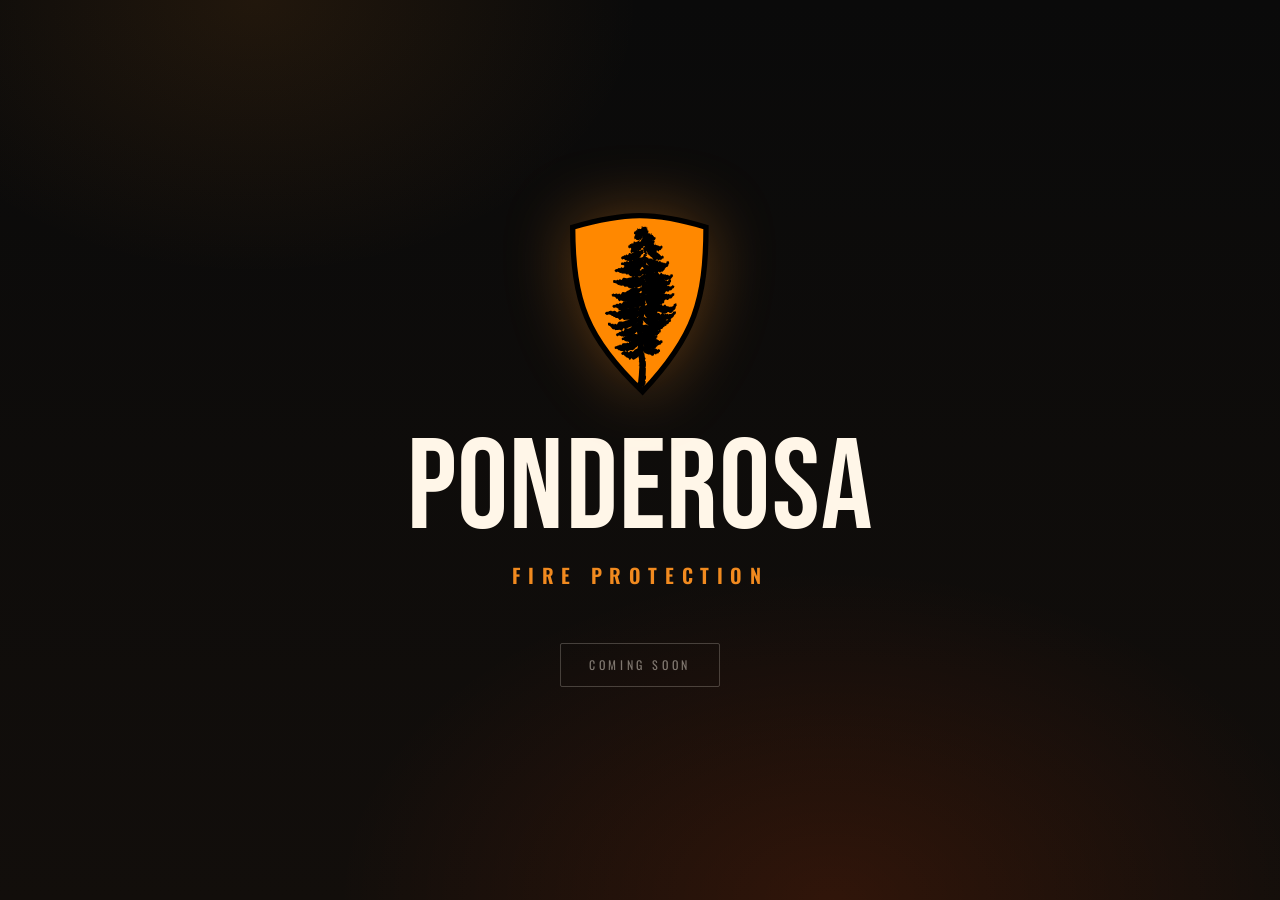
==== commit 38069e34: "About to start work on prototype" ====
--- a/site/root/var/www/ponderosafireprotection.com/html/index.html
+++ b/site/root/var/www/ponderosafireprotection.com/html/index.html
@@ -8,7 +8,7 @@
 <link rel="preconnect" href="https://fonts.googleapis.com">
 <link rel="preconnect" href="https://fonts.gstatic.com" crossorigin>
 <link href="https://fonts.googleapis.com/css2?family=Bebas+Neue&family=Inter:wght@400;500;600;700;800&family=Oswald:wght@500;600;700&display=swap" rel="stylesheet">
-<link rel="stylesheet" href="styles.css">
+<link rel="stylesheet" href="css/styles.css">
 <style>
 .page{
   min-height:100vh;
@@ -78,14 +78,7 @@
 
 <main class="page">
   <div class="center">
-    <svg class="logo-shield-lg" viewBox="0 0 100 110" xmlns="http://www.w3.org/2000/svg" aria-label="Ponderosa Fire Protection">
-      <path d="M50 4 C 30 8, 14 12, 8 18 L 8 60 C 8 84, 28 100, 50 106 C 72 100, 92 84, 92 60 L 92 18 C 86 12, 70 8, 50 4 Z"
-            fill="#F18A1F" stroke="#0A0A0A" stroke-width="5" stroke-linejoin="round"/>
-      <g fill="#0A0A0A">
-        <polygon points="50,18 42,30 47,30 38,42 46,42 34,56 44,56 30,72 70,72 56,56 66,56 54,42 62,42 53,30 58,30"/>
-        <rect x="47" y="72" width="6" height="22" rx="1"/>
-      </g>
-    </svg>
+    <img class="logo-shield-lg" src="imgs/logo-sm.svg"/>
     <div class="brand-name">Ponderosa</div>
     <div class="brand-sub">Fire Protection</div>
     <div class="coming-tag">Coming Soon</div>
--- a/site/root/var/www/ponderosafireprotection.com/html/css/styles.css
+++ b/site/root/var/www/ponderosafireprotection.com/html/css/styles.css
@@ -0,0 +1,107 @@
+:root{
+  --orange:#F18A1F;
+  --orange-deep:#E07410;
+  --ember:#FF4500;
+  --black:#0A0A0A;
+  --char:#181412;
+  --char-2:#221B17;
+  --cream:#FFF6E8;
+  --paper:#F7EFE1;
+  --line:rgba(255,246,232,0.12);
+  --line-strong:rgba(255,246,232,0.22);
+}
+*{box-sizing:border-box;margin:0;padding:0}
+html{scroll-behavior:smooth}
+body{
+  background:var(--black);
+  color:var(--cream);
+  font-family:'Inter',system-ui,-apple-system,Segoe UI,Roboto,sans-serif;
+  font-size:17px;
+  line-height:1.6;
+  -webkit-font-smoothing:antialiased;
+  overflow-x:hidden;
+}
+img{max-width:100%;display:block}
+a{color:inherit;text-decoration:none}
+button{font-family:inherit;cursor:pointer;border:0;background:none;color:inherit}
+
+/* ===== Typography ===== */
+.display{font-family:'Bebas Neue',Impact,sans-serif;letter-spacing:.01em;line-height:.95;font-weight:400}
+.oswald{font-family:'Oswald',sans-serif;letter-spacing:.02em;text-transform:uppercase;font-weight:600}
+.eyebrow{
+  font-family:'Oswald',sans-serif;
+  font-size:13px;
+  letter-spacing:.28em;
+  text-transform:uppercase;
+  color:var(--orange);
+  font-weight:600;
+}
+
+/* ===== Layout ===== */
+.wrap{max-width:1200px;margin:0 auto;padding:0 32px}
+section{padding:120px 0;position:relative}
+.divider-flame{
+  height:2px;
+  background:linear-gradient(90deg,transparent,var(--orange) 30%,var(--orange) 70%,transparent);
+  opacity:.6;
+}
+
+/* ===== Buttons ===== */
+.btn{
+  display:inline-flex;align-items:center;gap:10px;
+  font-family:'Oswald',sans-serif;
+  text-transform:uppercase;
+  letter-spacing:.12em;
+  font-weight:600;
+  font-size:14px;
+  padding:16px 28px;
+  border-radius:2px;
+  transition:transform .15s ease, background .15s ease, color .15s ease;
+  white-space:nowrap;
+}
+.btn-primary{background:var(--orange);color:#0A0A0A}
+.btn-primary:hover{background:#FFA63D;transform:translateY(-1px)}
+.btn-ghost{border:1px solid var(--line-strong);color:var(--cream)}
+.btn-ghost:hover{border-color:var(--orange);color:var(--orange)}
+.btn .arrow{transition:transform .15s ease}
+.btn:hover .arrow{transform:translateX(3px)}
+
+/* ===== Brand ===== */
+.brand{display:flex;align-items:center;gap:12px}
+.brand-mark{width:38px;height:38px;flex:0 0 38px}
+.brand-text{display:flex;flex-direction:column;line-height:1}
+.brand-text .name{font-family:'Oswald',sans-serif;font-weight:700;letter-spacing:.12em;text-transform:uppercase;font-size:15px}
+.brand-text .sub{font-family:'Oswald',sans-serif;font-weight:500;letter-spacing:.32em;text-transform:uppercase;font-size:9px;color:var(--orange);margin-top:3px}
+
+/* ===== Section utilities ===== */
+.section-dark{background:var(--black)}
+.section-char{background:var(--char)}
+.section-cream{background:var(--paper);color:#1A130D}
+.section-cream .eyebrow{color:var(--orange-deep)}
+.section-cream .display{color:#1A130D}
+.section-head{max-width:780px;margin-bottom:64px}
+.section-head h2{
+  font-family:'Bebas Neue',Impact,sans-serif;
+  font-size:clamp(40px,5.5vw,68px);
+  line-height:1;
+  margin-top:14px;
+}
+.section-head h2 .accent{color:var(--orange)}
+.section-head p{
+  margin-top:18px;
+  font-size:18px;
+  line-height:1.6;
+  color:rgba(255,246,232,.78);
+  max-width:680px;
+}
+.section-cream .section-head p{color:#3D2C20}
+
+/* ===== Ember floaters ===== */
+.embers{position:absolute;inset:0;pointer-events:none;overflow:hidden}
+.ember-dot{position:absolute;width:3px;height:3px;background:var(--orange);border-radius:50%;opacity:0;animation:rise 6s linear infinite;box-shadow:0 0 8px rgba(255,140,40,.9), 0 0 18px rgba(255,80,0,.5)}
+@keyframes rise{
+  0%{transform:translateY(0) translateX(0);opacity:0}
+  10%{opacity:1}
+  90%{opacity:.4}
+  100%{transform:translateY(-120vh) translateX(40px);opacity:0}
+}
